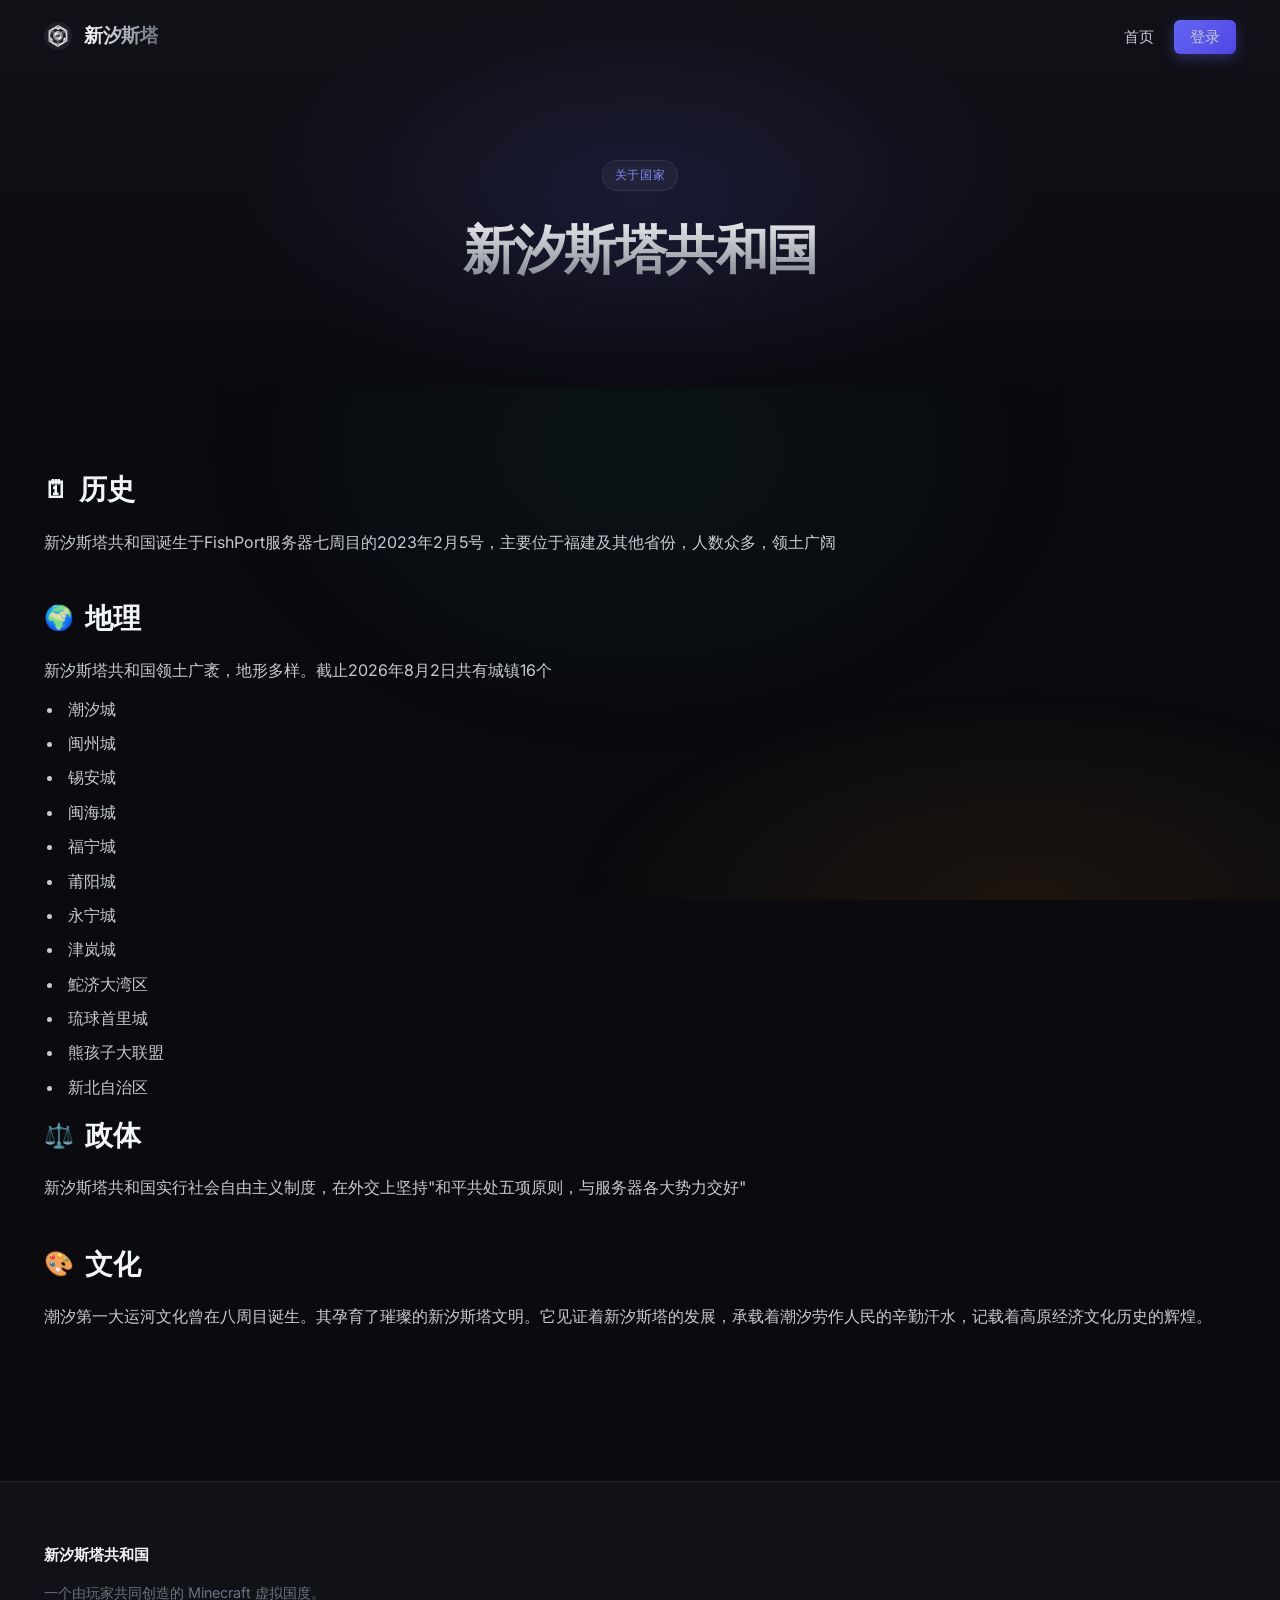
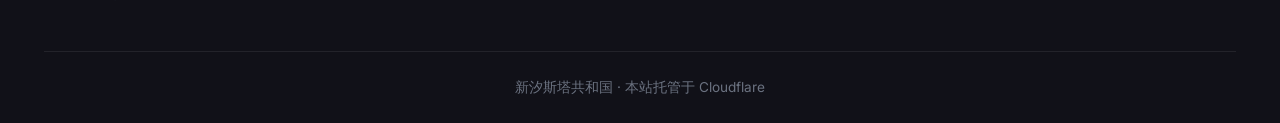
==== about.html @ a0401558 "UPLOAD 5" ====
<!DOCTYPE html>
<head>
  <meta charset="UTF-8">
  <meta name="viewport" content="width=device-width, initial-scale=1.0">
  <title>关于国家 - 新汐斯塔共和国 | FishPort 服务器</title>
  <link rel="preconnect" href="https://fonts.googleapis.com">
  <link rel="preconnect" href="https://fonts.gstatic.com" crossorigin>
  <link href="https://fonts.googleapis.com/css2?family=Inter:wght@400;500;600;700;800;900&display=swap" rel="stylesheet">
  <link rel="stylesheet" href="assets/css/style.css">
  <link rel="icon" href="/favicon.ico" type="image/x-icon">
  <link rel="apple-touch-icon" href="/favicon.ico">
</head>
<body>

<nav class="navbar">
  <div class="container">
    <a href="index.html" class="nav-logo">
      <img src="favicon.ico" class="logo-mark" alt="logo" style="width:28px;height:28px;object-fit:contain;background:transparent;border:none;box-shadow:none;border-radius:0;filter:none;display:block;">
      <span class="logo-text">新汐斯塔</span>
    </a>
    <ul class="nav-menu">
      <li><a href="index.html">首页</a></li>
      <li><a href="login.html" id="navAuth" class="nav-cta">登录</a></li>
    </ul>
    <button class="nav-toggle" aria-label="菜单">☰</button>
  </div>
</nav>

<section class="page-hero">
  <div class="container">
    <span class="section-tag">关于国家</span>
    <h1>新汐斯塔共和国</h1>
  </div>
</section>

<section class="content-section">
  <div class="container">
    <h2><span class="icon">🗓</span> 历史</h2>
    <p>新汐斯塔共和国诞生于FishPort服务器七周目的2023年2月5号，主要位于福建及其他省份，人数众多，领土广阔</p>

    <h2><span class="icon">🌍</span> 地理</h2>
    <p>新汐斯塔共和国领土广袤，地形多样。截止2026年8月2日共有城镇16个</p>
    <ul>
      <li class="highlight">潮汐城</li>
      <li>闽州城</li>
      <li>锡安城</li>
      <li>闽海城</li>
      <li>福宁城</li>
      <li>莆阳城</li>
      <li>永宁城</li>
      <li>津岚城</li>
      <li>鮀济大湾区</li>
      <li>琉球首里城</li>
      <li>熊孩子大联盟</li>
      <li>新北自治区</li>
    </ul>
  </div>
  <div class="container">
    <h2><span class="icon">⚖️</span> 政体</h2>
    <p>新汐斯塔共和国实行社会自由主义制度，在外交上坚持"和平共处五项原则，与服务器各大势力交好"</p>
    
    <h2><span class="icon">🎨</span> 文化</h2>
    <p>潮汐第一大运河文化曾在八周目诞生。其孕育了璀璨的新汐斯塔文明。它见证着新汐斯塔的发展，承载着潮汐劳作人民的辛勤汗水，记载着高原经济文化历史的辉煌。</p>
  </div>
</section>

<footer class="footer">
  <div class="container">
    <div class="footer-grid">
      <div>
        <h4>新汐斯塔共和国</h4>
        <p>一个由玩家共同创造的 Minecraft 虚拟国度。</p>
      </div>
    </div>
    <div class="footer-bottom">新汐斯塔共和国 · 本站托管于 Cloudflare</div>
  </div>
</footer>

<script src="assets/js/main.js"></script>
</body>
---- assets/css/style.css ----
/* ===== 现代设计系统 ===== */
:root {
  --primary: #6366f1;
  --primary-dark: #4f46e5;
  --primary-light: #818cf8;
  --accent: #f59e0b;
  --accent-light: #fbbf24;
  --success: #10b981;
  --danger: #ef4444;

  --bg: #0a0a0f;
  --bg-2: #111118;
  --bg-3: #181822;
  --surface: rgba(255, 255, 255, 0.04);
  --surface-hover: rgba(255, 255, 255, 0.07);
  --border: rgba(255, 255, 255, 0.08);
  --border-hover: rgba(255, 255, 255, 0.15);

  --text: #f1f5f9;
  --text-2: #c7cbd1;
  --text-muted: #6b7280;

  --glass: rgba(17, 17, 24, 0.75);
  --glass-strong: rgba(17, 17, 24, 0.9);

  --radius-sm: 6px;
  --radius: 12px;
  --radius-lg: 20px;
  --radius-xl: 28px;

  --shadow-sm: 0 2px 8px rgba(0, 0, 0, 0.3);
  --shadow: 0 8px 32px rgba(0, 0, 0, 0.4);
  --shadow-lg: 0 20px 60px rgba(0, 0, 0, 0.5);
  --shadow-glow: 0 0 40px rgba(99, 102, 241, 0.3);

  --max-w: 1240px;
}

/* ===== 基础 ===== */
*, *::before, *::after { box-sizing: border-box; margin: 0; padding: 0; }
html { scroll-behavior: smooth; scroll-padding-top: 80px; }
body {
  font-family: 'Inter', -apple-system, BlinkMacSystemFont, 'Segoe UI', 'PingFang SC',
               'Microsoft YaHei', sans-serif;
  background: var(--bg);
  color: var(--text);
  line-height: 1.65;
  overflow-x: hidden;
  -webkit-font-smoothing: antialiased;
}
a { color: inherit; text-decoration: none; transition: color 0.2s; }
img { max-width: 100%; display: block; }
ul, ol { list-style: none; }
button { font-family: inherit; cursor: pointer; border: none; background: none; color: inherit; }

/* ===== 动态背景 ===== */
body::before {
  content: '';
  position: fixed;
  inset: 0;
  background:
    radial-gradient(ellipse 80% 50% at 20% 0%, rgba(99, 102, 241, 0.12) 0%, transparent 60%),
    radial-gradient(ellipse 60% 40% at 80% 100%, rgba(245, 158, 11, 0.08) 0%, transparent 60%),
    radial-gradient(ellipse 50% 50% at 50% 50%, rgba(16, 185, 129, 0.05) 0%, transparent 70%);
  pointer-events: none;
  z-index: 0;
}

/* ===== 滚动条 ===== */
::-webkit-scrollbar { width: 8px; }
::-webkit-scrollbar-track { background: var(--bg-2); }
::-webkit-scrollbar-thumb { background: var(--border); border-radius: 4px; }
::-webkit-scrollbar-thumb:hover { background: var(--text-muted); }

/* ===== 容器 ===== */
.container { max-width: var(--max-w); margin: 0 auto; padding: 0 24px; position: relative; z-index: 1; }

/* ===== 导航栏 ===== */
.navbar {
  position: fixed;
  top: 0; left: 0; right: 0;
  z-index: 100;
  transition: all 0.3s;
}
.navbar.scrolled {
  background: var(--glass-strong);
  backdrop-filter: blur(20px) saturate(180%);
  -webkit-backdrop-filter: blur(20px) saturate(180%);
  border-bottom: 1px solid var(--border);
}
.navbar .container {
  display: flex;
  align-items: center;
  justify-content: space-between;
  height: 72px;
}
.nav-logo {
  display: flex;
  align-items: center;
  gap: 12px;
  font-size: 1.2rem;
  font-weight: 800;
  color: var(--text);
  letter-spacing: -0.02em;
}
.nav-logo .logo-mark {
  width: 36px; height: 36px;
  background: linear-gradient(135deg, var(--primary), var(--accent));
  border-radius: var(--radius-sm);
  display: flex; align-items: center; justify-content: center;
  font-size: 1.1rem;
  box-shadow: 0 4px 12px rgba(99, 102, 241, 0.4);
}
.nav-logo .logo-text { background: linear-gradient(90deg, #fff, var(--text-muted)); -webkit-background-clip: text; -webkit-text-fill-color: transparent; }
.nav-menu { display: flex; gap: 4px; align-items: center; }
.nav-menu a {
  position: relative;
  padding: 8px 16px;
  border-radius: var(--radius-sm);
  font-size: 0.92rem;
  font-weight: 500;
  color: var(--text-2);
  transition: all 0.2s;
}
.nav-menu a:hover { color: var(--text); background: var(--surface); }
.nav-menu a.active { color: var(--text); background: var(--surface); }
.nav-menu a.active::after {
  content: ''; position: absolute; bottom: 2px; left: 50%; transform: translateX(-50%);
  width: 20px; height: 2px; background: var(--accent); border-radius: 1px;
}
.nav-cta {
  padding: 8px 20px;
  border-radius: var(--radius-sm);
  background: linear-gradient(135deg, var(--primary), var(--primary-dark));
  color: #fff;
  font-weight: 600;
  font-size: 0.9rem;
  transition: all 0.2s;
  box-shadow: 0 4px 14px rgba(99, 102, 241, 0.35);
}
.nav-cta:hover { transform: translateY(-1px); box-shadow: 0 6px 20px rgba(99, 102, 241, 0.5); }
.nav-toggle { display: none; font-size: 1.4rem; color: var(--text); padding: 8px; }

/* ===== Hero ===== */
.hero {
  position: relative;
  min-height: 100vh;
  display: flex;
  align-items: center;
  justify-content: center;
  overflow: hidden;
  padding-top: 72px;
}
.hero-bg {
  position: absolute; inset: 0;
  background:
    linear-gradient(180deg, rgba(10, 10, 15, 0.3) 0%, rgba(10, 10, 15, 0.85) 100%),
    url("../2026-08-03_15.04.33.png") center/cover no-repeat;
  filter: saturate(1.1);
}
.hero-content {
  position: relative;
  max-width: 900px;
  padding: 60px 24px;
  text-align: center;
}
.hero-badge {
  display: inline-flex;
  align-items: center;
  gap: 6px;
  padding: 6px 14px;
  background: var(--glass);
  backdrop-filter: blur(10px);
  border: 1px solid var(--border);
  border-radius: 100px;
  font-size: 0.82rem;
  color: var(--text-2);
  margin-bottom: 28px;
}
.hero-badge .dot {
  width: 6px; height: 6px; border-radius: 50%;
  background: var(--success);
  box-shadow: 0 0 8px var(--success);
  animation: pulse 2s infinite;
}
@keyframes pulse { 0%, 100% { opacity: 1; } 50% { opacity: 0.5; } }

.hero h1 {
  font-size: clamp(2.5rem, 6vw, 4.5rem);
  font-weight: 900;
  letter-spacing: -0.03em;
  line-height: 1.05;
  margin-bottom: 20px;
  background: linear-gradient(180deg, #fff 0%, #a5b4fc 100%);
  -webkit-background-clip: text;
  -webkit-text-fill-color: transparent;
  background-clip: text;
}
.hero h1 .accent { background: linear-gradient(135deg, var(--accent), #fff7ed); -webkit-background-clip: text; -webkit-text-fill-color: transparent; }
.hero p {
  font-size: clamp(1.05rem, 2vw, 1.25rem);
  color: var(--text-2);
  max-width: 600px;
  margin: 0 auto 36px;
}
.hero-actions { display: flex; gap: 14px; justify-content: center; flex-wrap: wrap; }
.btn {
  display: inline-flex;
  align-items: center;
  gap: 8px;
  padding: 14px 32px;
  border-radius: var(--radius);
  font-weight: 700;
  font-size: 1rem;
  transition: all 0.25s;
  cursor: pointer;
  border: none;
  text-decoration: none;
}
.btn-primary {
  background: linear-gradient(135deg, var(--accent), #f97316);
  color: #1a1a2e;
  box-shadow: 0 6px 24px rgba(245, 158, 11, 0.35);
}
.btn-primary:hover { transform: translateY(-2px); box-shadow: 0 10px 32px rgba(245, 158, 11, 0.5); color: #1a1a2e; }
.btn-secondary {
  background: var(--glass);
  backdrop-filter: blur(10px);
  color: var(--text);
  border: 1px solid var(--border);
}
.btn-secondary:hover { background: var(--surface); border-color: var(--border-hover); color: var(--text); }

.hero-scroll {
  position: absolute;
  bottom: 32px; left: 50%; transform: translateX(-50%);
  color: var(--text-muted);
  font-size: 0.85rem;
  animation: bounce 2s infinite;
}
@keyframes bounce { 0%, 100% { transform: translateX(-50%) translateY(0); } 50% { transform: translateX(-50%) translateY(8px); } }

/* ===== Section 通用 ===== */
section { padding: 100px 0; position: relative; }
.section-title {
  text-align: center;
  font-size: clamp(1.75rem, 4vw, 2.75rem);
  font-weight: 800;
  letter-spacing: -0.02em;
  margin-bottom: 14px;
  background: linear-gradient(180deg, #fff, var(--text-muted));
  -webkit-background-clip: text;
  -webkit-text-fill-color: transparent;
  background-clip: text;
}
.section-subtitle {
  text-align: center;
  color: var(--text-2);
  max-width: 600px;
  margin: 0 auto 56px;
  font-size: 1.05rem;
}
.section-tag {
  display: inline-block;
  padding: 4px 12px;
  background: var(--surface);
  border: 1px solid var(--border);
  border-radius: 100px;
  font-size: 0.78rem;
  color: var(--primary-light);
  text-transform: uppercase;
  letter-spacing: 0.05em;
  margin-bottom: 16px;
}

/* ===== 特色卡片 ===== */
.features-grid {
  display: grid;
  grid-template-columns: repeat(auto-fit, minmax(300px, 1fr));
  gap: 20px;
}
.feature-card {
  background: var(--glass);
  backdrop-filter: blur(12px);
  border: 1px solid var(--border);
  border-radius: var(--radius-lg);
  padding: 36px 28px;
  text-align: left;
  transition: all 0.35s cubic-bezier(0.4, 0, 0.2, 1);
  position: relative;
  overflow: hidden;
}
.feature-card::before {
  content: '';
  position: absolute;
  inset: 0;
  border-radius: inherit;
  padding: 1px;
  background: linear-gradient(135deg, transparent 50%, rgba(99, 102, 241, 0.3) 50%);
  -webkit-mask: linear-gradient(#fff 0 0) content-box, linear-gradient(#fff 0 0);
  mask: linear-gradient(#fff 0 0) content-box, linear-gradient(#fff 0 0);
  -webkit-mask-composite: xor;
  mask-composite: exclude;
  opacity: 0;
  transition: opacity 0.35s;
}
.feature-card:hover { transform: translateY(-4px); border-color: var(--border-hover); box-shadow: var(--shadow-lg); }
.feature-card:hover::before { opacity: 1; }
.feature-icon {
  width: 56px; height: 56px;
  background: linear-gradient(135deg, rgba(99, 102, 241, 0.2), rgba(245, 158, 11, 0.15));
  border: 1px solid var(--border);
  border-radius: var(--radius);
  display: flex; align-items: center; justify-content: center;
  font-size: 1.6rem;
  margin-bottom: 20px;
}
.feature-card h3 { font-size: 1.2rem; margin-bottom: 10px; font-weight: 700; }
.feature-card p { color: var(--text-2); font-size: 0.93rem; line-height: 1.6; }

/* ===== 国家简介 ===== */
.about-preview {
  display: grid;
  grid-template-columns: 1fr 1fr;
  gap: 64px;
  align-items: center;
}
.about-visual {
  position: relative;
  border-radius: var(--radius-lg);
  overflow: hidden;
  box-shadow: var(--shadow-lg);
  aspect-ratio: 4/3;
  background: linear-gradient(135deg, var(--bg-3), var(--bg-2));
}
.about-visual img { width: 100%; height: 100%; object-fit: cover; }
.about-visual::after {
  content: '';
  position: absolute;
  inset: 0;
  background: linear-gradient(180deg, transparent 50%, rgba(10, 10, 15, 0.6) 100%);
}
.about-content .section-title { text-align: left; }
.about-content .section-tag { margin-bottom: 16px; }
.about-content p { color: var(--text-2); margin-bottom: 16px; font-size: 1rem; }

/* ===== 统计 ===== */
.stats-section {
  background: var(--bg-2);
  border-top: 1px solid var(--border);
  border-bottom: 1px solid var(--border);
}
.stats-grid {
  display: grid;
  grid-template-columns: repeat(auto-fit, minmax(200px, 1fr));
  gap: 32px;
  text-align: center;
}
.stat-item { padding: 20px; }
.stat-number {
  font-size: 3rem;
  font-weight: 900;
  letter-spacing: -0.03em;
  background: linear-gradient(135deg, var(--accent-light), var(--accent));
  -webkit-background-clip: text;
  -webkit-text-fill-color: transparent;
  background-clip: text;
}
.stat-label { color: var(--text-muted); margin-top: 4px; font-size: 0.95rem; }

/* ===== 页面 Hero (子页) ===== */
.page-hero {
  padding: 160px 0 80px;
  text-align: center;
  position: relative;
  overflow: hidden;
  background: linear-gradient(180deg, var(--bg-2) 0%, var(--bg) 100%);
}
.page-hero::before {
  content: '';
  position: absolute;
  top: 0; left: 50%; transform: translateX(-50%);
  width: 800px; height: 400px;
  background: radial-gradient(ellipse, rgba(99, 102, 241, 0.15) 0%, transparent 70%);
  pointer-events: none;
}
.page-hero h1 {
  font-size: clamp(2rem, 5vw, 3.25rem);
  font-weight: 900;
  letter-spacing: -0.03em;
  margin-bottom: 14px;
  background: linear-gradient(180deg, #fff, var(--text-muted));
  -webkit-background-clip: text;
  -webkit-text-fill-color: transparent;
  background-clip: text;
}
.page-hero p { color: var(--text-2); font-size: 1.1rem; max-width: 560px; margin: 0 auto; }

/* ===== 内容区 ===== */
.content-section { padding: 80px 0; }
.content-section h2 {
  font-size: 1.75rem;
  margin: 40px 0 16px;
  font-weight: 800;
  letter-spacing: -0.02em;
  display: flex;
  align-items: center;
  gap: 12px;
}
.content-section h2 .icon { font-size: 1.5rem; }
.content-section h2:first-child { margin-top: 0; }
.content-section p { color: var(--text-2); margin-bottom: 12px; font-size: 1rem; }
.content-section ul { margin: 12px 0; padding-left: 20px; }
.content-section ul li { list-style: disc; color: var(--text-2); margin-bottom: 8px; padding-left: 4px; }

.callout {
  padding: 20px 24px;
  background: var(--glass);
  backdrop-filter: blur(10px);
  border: 1px solid var(--border);
  border-left: 3px solid var(--accent);
  border-radius: var(--radius);
  margin: 24px 0;
}
.callout strong { color: var(--text); }

/* ===== 信息表 ===== */
.info-table {
  background: var(--glass);
  backdrop-filter: blur(12px);
  border: 1px solid var(--border);
  border-radius: var(--radius-lg);
  overflow: hidden;
  margin: 28px 0;
}
.info-table .row {
  display: grid;
  grid-template-columns: 180px 1fr;
  border-bottom: 1px solid var(--border);
}
.info-table .row:last-child { border-bottom: none; }
.info-table .label {
  padding: 18px 24px;
  font-weight: 600;
  color: var(--text);
  background: var(--surface);
  font-size: 0.95rem;
}
.info-table .value { padding: 18px 24px; color: var(--text-2); }
.info-table .value code {
  background: var(--bg-3);
  padding: 2px 10px;
  border-radius: 6px;
  color: var(--accent-light);
  font-family: 'JetBrains Mono', Consolas, Monaco, monospace;
  font-size: 0.9rem;
}
.copy-btn {
  background: var(--primary);
  color: #fff;
  border: none;
  padding: 4px 12px;
  border-radius: 6px;
  font-size: 0.8rem;
  cursor: pointer;
  margin-left: 10px;
  transition: all 0.2s;
  font-weight: 600;
}
.copy-btn:hover { background: var(--primary-dark); }

/* ===== mod 卡片 ===== */
.mod-list {
  display: grid;
  grid-template-columns: repeat(auto-fill, minmax(280px, 1fr));
  gap: 16px;
  margin: 24px 0;
}
.mod-item {
  background: var(--glass);
  backdrop-filter: blur(10px);
  border: 1px solid var(--border);
  border-radius: var(--radius);
  padding: 18px 22px;
  transition: all 0.25s;
}
.mod-item:hover { border-color: var(--border-hover); transform: translateY(-2px); }
.mod-name { font-weight: 700; margin-bottom: 4px; color: var(--text); }
.mod-desc { font-size: 0.88rem; color: var(--text-muted); }

/* ===== 地图卡片 ===== */
.maps-grid {
  display: grid;
  grid-template-columns: repeat(auto-fill, minmax(320px, 1fr));
  gap: 24px;
  margin: 32px 0;
}
.map-card {
  background: var(--glass);
  backdrop-filter: blur(10px);
  border: 1px solid var(--border);
  border-radius: var(--radius-lg);
  overflow: hidden;
  transition: all 0.3s cubic-bezier(0.4, 0, 0.2, 1);
}
.map-card:hover { transform: translateY(-6px); border-color: var(--border-hover); box-shadow: var(--shadow-lg); }
.map-thumb {
  height: 200px;
  background: linear-gradient(135deg, var(--bg-3), var(--bg-2));
  display: flex; align-items: center; justify-content: center;
  font-size: 4rem;
  position: relative;
}
.map-thumb::after {
  content: '';
  position: absolute; inset: 0;
  background: linear-gradient(180deg, transparent 60%, rgba(0, 0, 0, 0.4) 100%);
}
.map-info { padding: 18px 22px; }
.map-info h3 { font-size: 1.1rem; margin-bottom: 8px; }
.map-meta { display: flex; gap: 16px; font-size: 0.82rem; color: var(--text-muted); margin-bottom: 6px; }
.map-desc { font-size: 0.9rem; color: var(--text-2); }

/* ===== 步骤 ===== */
.steps { counter-reset: step; margin: 32px 0; }
.step {
  position: relative;
  padding: 28px 28px 28px 92px;
  background: var(--glass);
  backdrop-filter: blur(10px);
  border: 1px solid var(--border);
  border-radius: var(--radius-lg);
  margin-bottom: 16px;
  transition: all 0.25s;
}
.step:hover { border-color: var(--border-hover); }
.step::before {
  counter-increment: step;
  content: counter(step);
  position: absolute;
  left: 24px; top: 50%; transform: translateY(-50%);
  width: 44px; height: 44px;
  background: linear-gradient(135deg, var(--primary), var(--primary-dark));
  color: #fff;
  border-radius: 50%;
  display: flex; align-items: center; justify-content: center;
  font-weight: 800;
  font-size: 1.15rem;
  box-shadow: 0 4px 14px rgba(99, 102, 241, 0.35);
}
.step h3 { margin-bottom: 8px; font-size: 1.1rem; }
.step p { color: var(--text-2); font-size: 0.95rem; }
.step code {
  background: var(--bg-3);
  padding: 2px 10px;
  border-radius: 6px;
  color: var(--accent-light);
  font-family: 'JetBrains Mono', Consolas, monospace;
  font-size: 0.88rem;
}

/* ===== 联系卡片 ===== */
.contact-grid {
  display: grid;
  grid-template-columns: repeat(auto-fit, minmax(220px, 1fr));
  gap: 16px;
  margin: 32px 0;
}
.contact-card {
  background: var(--glass);
  backdrop-filter: blur(10px);
  border: 1px solid var(--border);
  border-radius: var(--radius-lg);
  padding: 28px 24px;
  text-align: center;
  transition: all 0.25s;
}
.contact-card:hover { border-color: var(--border-hover); transform: translateY(-3px); box-shadow: var(--shadow); }
.contact-icon {
  width: 56px; height: 56px;
  background: linear-gradient(135deg, rgba(99, 102, 241, 0.2), rgba(245, 158, 11, 0.15));
  border: 1px solid var(--border);
  border-radius: 50%;
  display: flex; align-items: center; justify-content: center;
  font-size: 1.5rem;
  margin: 0 auto 14px;
}
.contact-card h4 { margin-bottom: 4px; font-size: 1rem; }
.contact-card p { color: var(--text-muted); font-size: 0.9rem; }

/* ===== CTA 区 ===== */
.cta-section {
  text-align: center;
  padding: 80px 0;
}
.cta-card {
  background: linear-gradient(135deg, rgba(99, 102, 241, 0.15), rgba(245, 158, 11, 0.1));
  border: 1px solid var(--border);
  border-radius: var(--radius-xl);
  padding: 60px 40px;
  text-align: center;
  position: relative;
  overflow: hidden;
}
.cta-card::before {
  content: '';
  position: absolute;
  top: -50%; left: -50%;
  width: 200%; height: 200%;
  background: radial-gradient(circle, rgba(99, 102, 241, 0.1) 0%, transparent 50%);
  animation: rotate 20s linear infinite;
}
@keyframes rotate { to { transform: rotate(360deg); } }
.cta-card > * { position: relative; }

/* ===== 页脚 ===== */
.footer {
  background: var(--bg-2);
  border-top: 1px solid var(--border);
  padding: 60px 0 24px;
  margin-top: 60px;
}
.footer-grid {
  display: grid;
  grid-template-columns: 2fr 1fr 1fr;
  gap: 40px;
  margin-bottom: 40px;
}
.footer h4 { font-size: 0.95rem; margin-bottom: 14px; color: var(--text); font-weight: 700; }
.footer p { color: var(--text-muted); font-size: 0.9rem; margin-bottom: 6px; }
.footer a { color: var(--text-muted); font-size: 0.9rem; margin-bottom: 8px; display: block; transition: color 0.2s; }
.footer a:hover { color: var(--accent-light); }
.footer-bottom {
  text-align: center;
  padding-top: 24px;
  border-top: 1px solid var(--border);
  color: var(--text-muted);
  font-size: 0.85rem;
}

/* ===== 动画 ===== */
.fade-in { opacity: 0; transform: translateY(30px); transition: opacity 0.8s ease, transform 0.8s ease; }
.fade-in.visible { opacity: 1; transform: translateY(0); }

/* ===== 响应式 ===== */
@media (max-width: 900px) {
  .about-preview { grid-template-columns: 1fr; gap: 32px; }
  .footer-grid { grid-template-columns: 1fr; gap: 28px; }
  .info-table .row { grid-template-columns: 1fr; }
  .info-table .label { padding: 12px 24px; }
}
@media (max-width: 768px) {
  .nav-menu { display: none; position: absolute; top: 72px; left: 0; right: 0; background: var(--glass-strong); backdrop-filter: blur(20px); flex-direction: column; padding: 16px 20px; border-bottom: 1px solid var(--border); }
  .nav-menu.active { display: flex; }
  .nav-toggle { display: block; }
  .nav-cta { display: none; }
  section { padding: 64px 0; }
  .hero { min-height: 90vh; }
  .cta-card { padding: 40px 24px; }
  .stat-number { font-size: 2.25rem; }
}
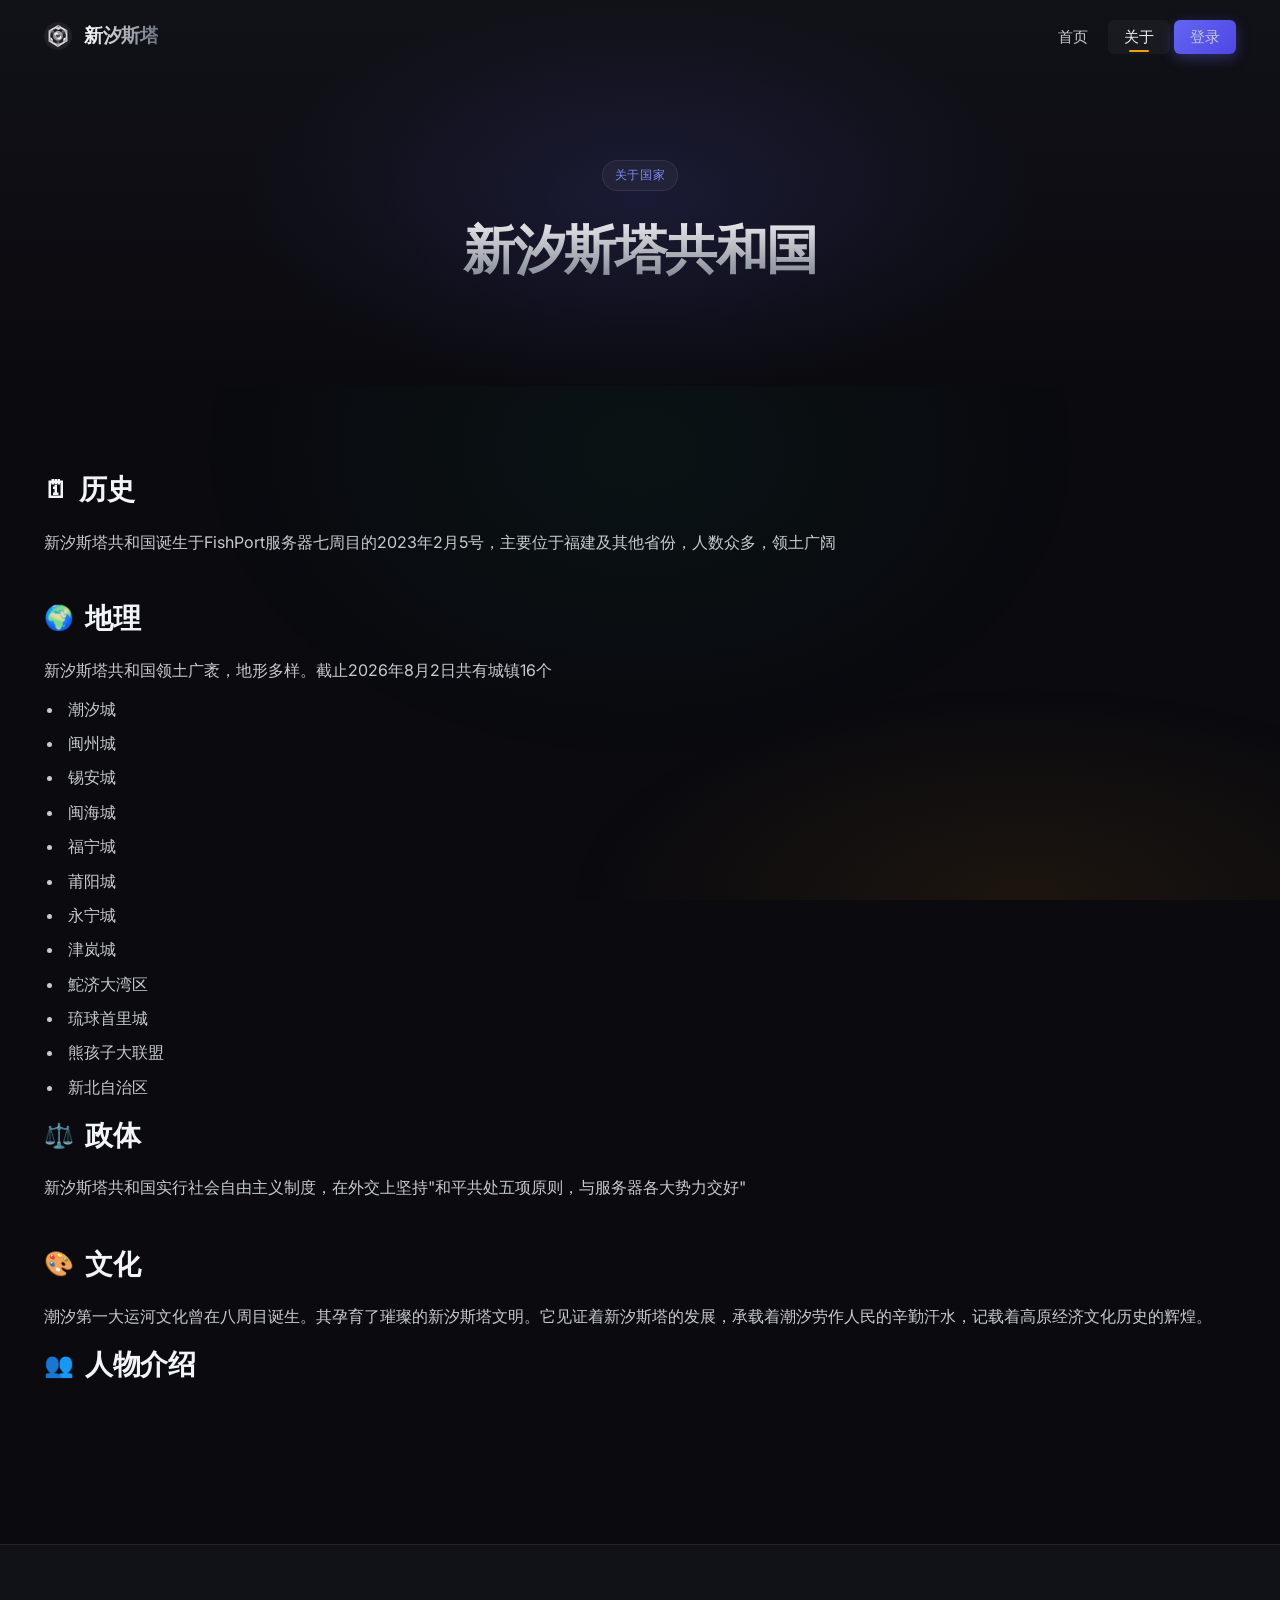
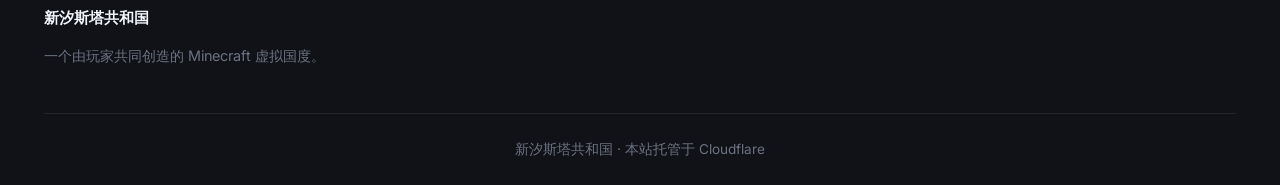
==== commit 8d1e04f6: "UPLOAD 8 修改了导航栏的文本" ====
--- a/about.html
+++ b/about.html
@@ -20,6 +20,7 @@
     </a>
     <ul class="nav-menu">
       <li><a href="index.html">首页</a></li>
+      <li><a href="about.html">关于</a></li>
       <li><a href="login.html" id="navAuth" class="nav-cta">登录</a></li>
     </ul>
     <button class="nav-toggle" aria-label="菜单">☰</button>
@@ -35,8 +36,10 @@
 
 <section class="content-section">
   <div class="container">
-    <h2><span class="icon">🗓</span> 历史</h2>
-    <p>新汐斯塔共和国诞生于FishPort服务器七周目的2023年2月5号，主要位于福建及其他省份，人数众多，领土广阔</p>
+    <div id="history">
+      <h2><span class="icon">🗓</span> 历史</h2>
+      <p>新汐斯塔共和国诞生于FishPort服务器七周目的2023年2月5号，主要位于福建及其他省份，人数众多，领土广阔</p>
+    </div>
 
     <h2><span class="icon">🌍</span> 地理</h2>
     <p>新汐斯塔共和国领土广袤，地形多样。截止2026年8月2日共有城镇16个</p>
@@ -62,6 +65,12 @@
     <h2><span class="icon">🎨</span> 文化</h2>
     <p>潮汐第一大运河文化曾在八周目诞生。其孕育了璀璨的新汐斯塔文明。它见证着新汐斯塔的发展，承载着潮汐劳作人民的辛勤汗水，记载着高原经济文化历史的辉煌。</p>
   </div>
+
+  <div class="container">
+    <div id="people">
+      <h2><span class="icon">👥</span> 人物介绍</h2>
+    </div>
+  </div>
 </section>
 
 <footer class="footer">
@@ -76,5 +85,5 @@
   </div>
 </footer>
 
-<script src="assets/js/main.js"></script>
+<script src="assets/js/main.js?v=2"></script>
 </body>
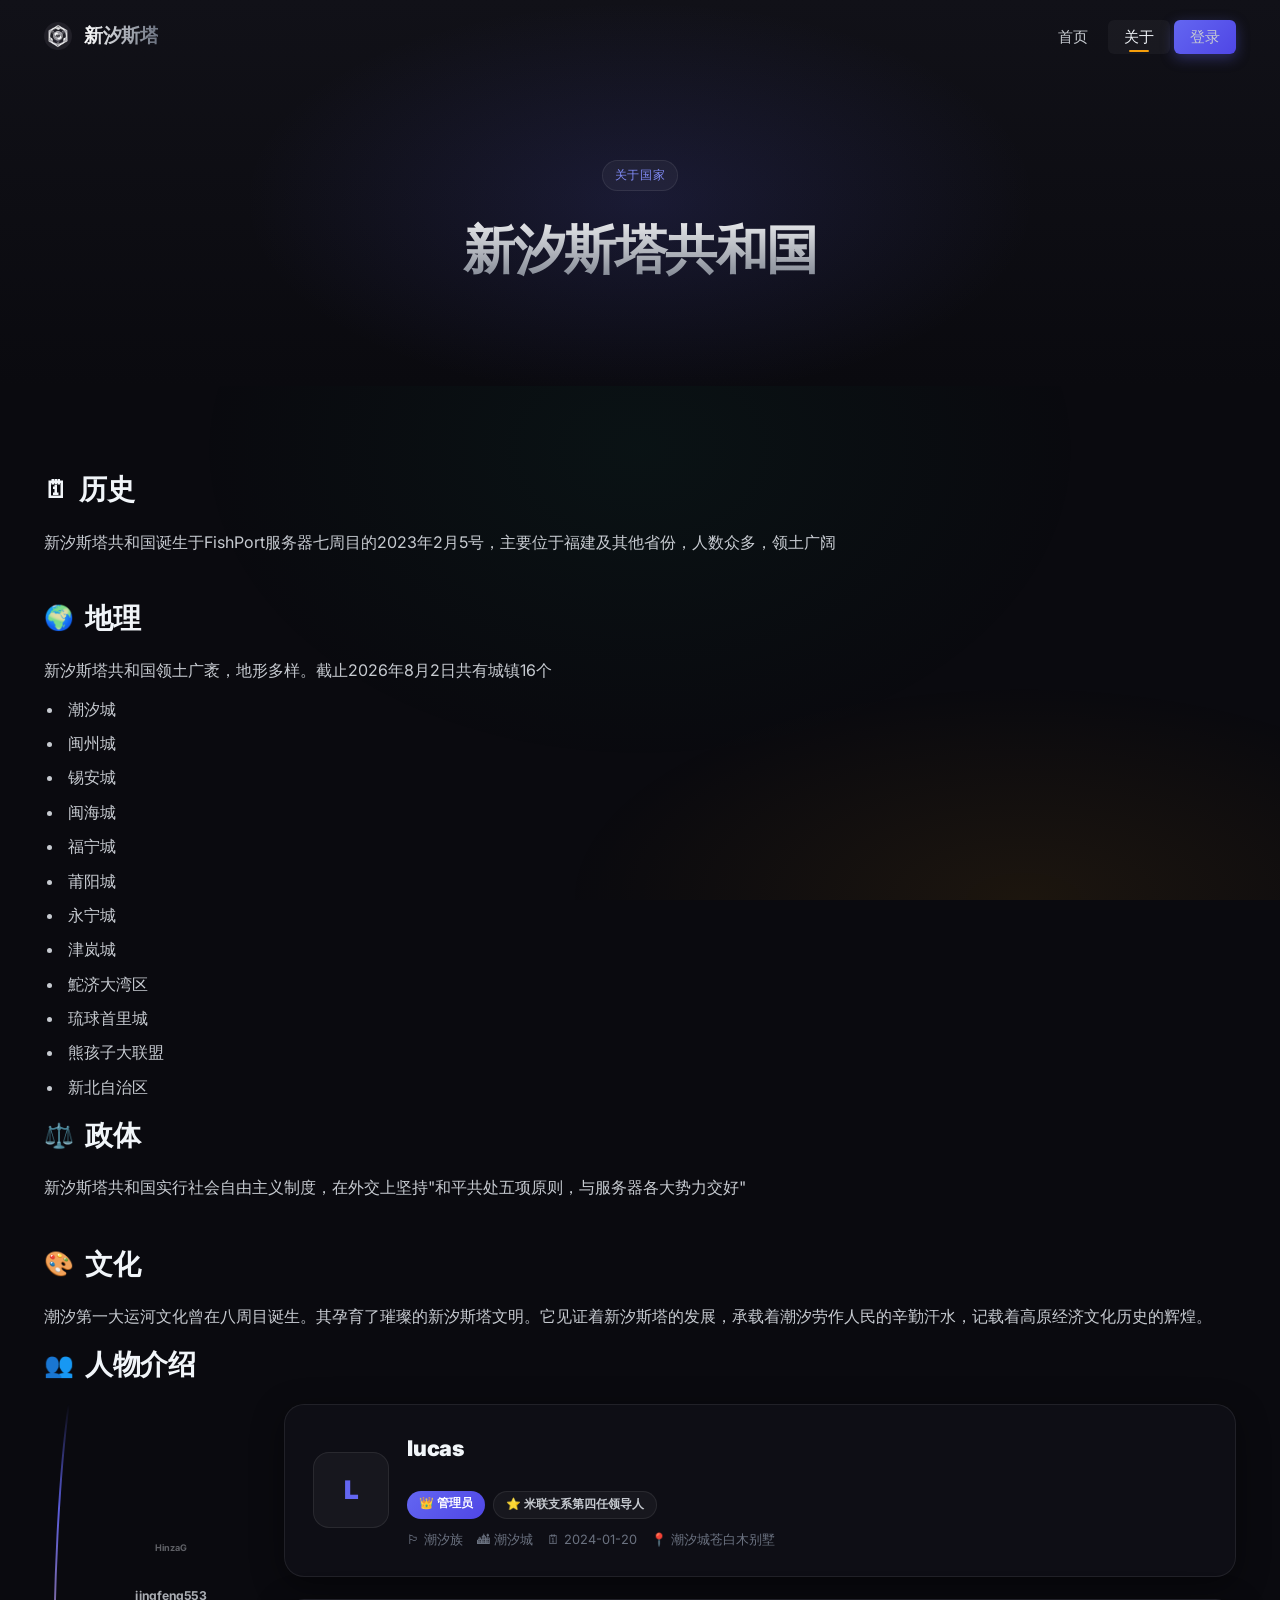
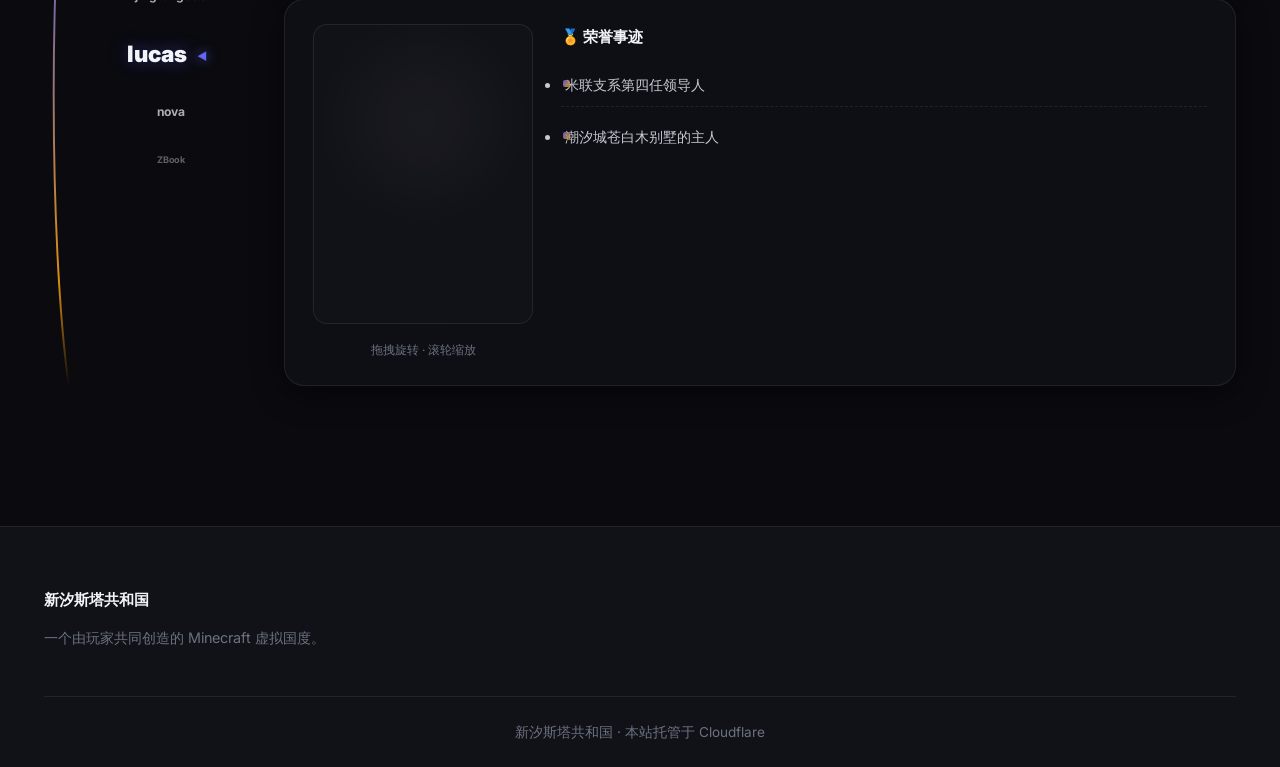
==== commit 5e408357: "UPLOAD 10/Pre1 about-添加了人物介绍版面的预览版" ====
--- a/about.html
+++ b/about.html
@@ -69,9 +69,413 @@
   <div class="container">
     <div id="people">
       <h2><span class="icon">👥</span> 人物介绍</h2>
+
+      <!-- ===== 玩家资料展示（书页式侧边栏） ===== -->
+      <div class="people-wrap">
+
+        <!-- 左侧：书脊侧边栏（透明，弧形装饰线在左缘贯穿） -->
+        <aside class="people-nav">
+          <svg class="people-arc" viewBox="-14 0 62 640" preserveAspectRatio="none" aria-hidden="true">
+            <defs>
+              <linearGradient id="arcGrad" x1="0" y1="0" x2="0" y2="1">
+                <stop offset="0" stop-color="#6366f1" stop-opacity="0"/>
+                <stop offset="0.18" stop-color="#6366f1" stop-opacity="0.9"/>
+                <stop offset="0.82" stop-color="#f59e0b" stop-opacity="0.9"/>
+                <stop offset="1" stop-color="#f59e0b" stop-opacity="0"/>
+              </linearGradient>
+            </defs>
+            <!-- 竖向贯穿的弧线：左缘从顶部淡入，向左弯出更明显的弧度，再回到右淡出 -->
+            <path d="M 18 0 C -8 160, -8 480, 18 640" fill="none" stroke="url(#arcGrad)" stroke-width="2.5"/>
+          </svg>
+          <div class="people-stage" id="peopleStage"></div>
+        </aside>
+
+        <!-- 右侧：翻开的书页（两张独立卡片） -->
+        <div class="people-panel">
+          <!-- 卡片一：头像 + 昵称 + 称号 -->
+          <div class="pp-card pp-head-card">
+            <div class="pp-head">
+              <div class="pp-avatar-box" id="ppAvatarBox"><img class="pp-avatar" id="ppAvatar" alt="头像"></div>
+              <div class="pp-id">
+                <div class="pp-nickname" id="ppNickname">—</div>
+                <div class="pp-name" id="ppName">—</div>
+                <div class="pp-tags" id="ppTags"></div>
+                <div class="pp-meta" id="ppMeta"></div>
+              </div>
+            </div>
+          </div>
+
+          <!-- 卡片二：皮肤 + 荣誉事迹（并排） -->
+          <div class="pp-card pp-body-card">
+            <div class="pp-skin">
+              <canvas id="ppSkinCanvas"></canvas>
+              <div class="pp-skin-tip">拖拽旋转 · 滚轮缩放</div>
+            </div>
+            <div class="pp-honors">
+              <h3>🏅 荣誉事迹</h3>
+              <ul id="ppHonorList"></ul>
+            </div>
+          </div>
+        </div>
+
+      </div>
     </div>
   </div>
 </section>
+
+<style>
+  /* ===== 人物介绍：书页式布局 ===== */
+  .people-wrap {
+    display: grid;
+    grid-template-columns: 210px 1fr;
+    gap: 30px;              /* 左右两栏独立，互不衔接 */
+    align-items: stretch;
+  }
+
+  /* 左侧书脊：透明，仅弧线装饰 */
+  .people-nav {
+    position: relative;
+    background: transparent;
+    padding: 100px 0 30px 44px;  /* 顶部下移：名称整体往下 */
+  }
+  .people-arc {
+    position: absolute;
+    top: 0; bottom: 0; left: 0;
+    width: 48px; height: 100%;
+    pointer-events: none;
+  }
+  /* 名字轮播舞台（index 城市轮播同款景深效果，纵向） */
+  .people-stage {
+    position: relative;
+    height: 300px;
+    perspective: 900px;
+  }
+  .people-item {
+    position: absolute;
+    left: 50%; top: 50%;
+    transform: translate(-50%, -50%);
+    font-size: 0.95rem; font-weight: 700; color: var(--text-2);
+    white-space: nowrap; cursor: pointer;
+    opacity: 0; pointer-events: none;
+    transition: transform .55s cubic-bezier(.4,0,.2,1), opacity .55s ease, filter .55s ease;
+  }
+  .people-item:hover { color: var(--text); }
+  .people-item.is-center {
+    opacity: 1; z-index: 10; pointer-events: auto;
+    font-size: 1.41rem; font-weight: 900; color: var(--text);
+    text-shadow: 0 0 18px rgba(99,102,241,.45);
+    transform: translate(calc(-50% - 14px), -50%);  /* 居中并整体左移 */
+  }
+  /* 选中项的 ◀ 箭头：绝对定位在名字右侧偏下，不挤动居中的文字 */
+  .people-item.is-center::after {
+    content: '◀';
+    position: absolute;
+    left: calc(100% + 10px); top: calc(64% - 2px);
+    transform: translateY(-50%);
+    font-size: 0.66rem; color: var(--primary);
+    text-shadow: 0 0 12px rgba(99,102,241,.8);
+    animation: ppArrow 1.6s ease-in-out infinite;
+  }
+  @keyframes ppArrow {
+    0%, 100% { transform: translateY(-50%) translateX(0); }
+    50%      { transform: translateY(-50%) translateX(-4px); }
+  }
+  .people-item.is-up1   { transform: translate(-50%, calc(-50% - 58px)) scale(.8);  opacity: .85; z-index: 4; pointer-events: auto; }
+  .people-item.is-down1 { transform: translate(-50%, calc(-50% + 58px)) scale(.8);  opacity: .85; z-index: 4; pointer-events: auto; }
+  .people-item.is-up2   { transform: translate(-50%, calc(-50% - 106px)) scale(.6); opacity: .45; z-index: 2; pointer-events: auto; }
+  .people-item.is-down2 { transform: translate(-50%, calc(-50% + 106px)) scale(.6); opacity: .45; z-index: 2; pointer-events: auto; }
+  /* 出界：从边缘平滑滑出并隐藏（保留过渡）；跨界瞬移用 no-anim */
+  .people-item.is-far-up   { transform: translate(-50%, calc(-50% - 150px)) scale(.5); opacity: 0; }
+  .people-item.is-far-down { transform: translate(-50%, calc(-50% + 150px)) scale(.5); opacity: 0; }
+  .people-item.no-anim { transition: none !important; }
+  /* 跨界名字：滑出+滑入各占一半时间，总时长与其他名字的 .55s 完全一致 */
+  .people-item.crossing { transition-duration: .275s !important; }
+
+  /* 右侧书页：上下两张独立卡片 */
+  .people-panel { display: flex; flex-direction: column; gap: 22px; }
+  .pp-card {
+    background: var(--glass);
+    backdrop-filter: blur(20px);
+    border: 1px solid var(--border);
+    border-radius: var(--radius-lg);
+    box-shadow: var(--shadow);
+  }
+  .pp-head-card { padding: 26px 28px; }
+  .pp-body-card { padding: 24px 28px; display: grid; grid-template-columns: 220px minmax(0, 1fr); gap: 28px; align-items: start; }
+
+  .pp-head {
+    display: flex; gap: 18px; align-items: center; flex-wrap: wrap;  /* 空间不足时头像与信息换行，不重叠 */
+  }
+  .pp-id { flex: 1; min-width: 0; }  /* 允许收缩，长昵称换行而非溢出 */
+  .pp-avatar-box {
+    width: 76px; height: 76px; border-radius: 16px;
+    border: 1px solid var(--border); background: var(--surface);
+    display: flex; align-items: center; justify-content: center;
+    overflow: hidden; flex-shrink: 0;
+    font-size: 1.6rem; font-weight: 900; color: var(--primary);
+  }
+  .pp-avatar { width: 100%; height: 100%; object-fit: cover; image-rendering: pixelated; display: none; }
+  .pp-nickname { font-size: 1.35rem; font-weight: 900; color: var(--text); letter-spacing: -0.01em; overflow-wrap: anywhere; }
+  .pp-name { font-size: 0.82rem; color: var(--text-muted); font-family: monospace; margin-top: 2px; min-height: 0.82rem; overflow-wrap: anywhere; }
+  .pp-tags:empty, .pp-meta:empty { display: none; }  /* 空标签行不占位 */
+  .pp-tags { display: flex; gap: 8px; margin-top: 10px; flex-wrap: wrap; }
+  .pp-tag {
+    padding: 3px 12px; border-radius: 100px;
+    font-size: 0.74rem; font-weight: 700; max-width: 100%;
+    color: var(--text-2); background: var(--surface); border: 1px solid var(--border);
+    overflow: hidden; text-overflow: ellipsis; white-space: nowrap;
+  }
+  .pp-tag.hot { color: #fff; background: linear-gradient(135deg, #6366f1, #4f46e5); border: none; }
+  .pp-meta { margin-top: 10px; font-size: 0.8rem; color: var(--text-muted); display: flex; gap: 6px 14px; flex-wrap: wrap; }
+  .pp-meta span { display: inline-flex; align-items: center; gap: 4px; max-width: 100%; overflow-wrap: anywhere; }
+
+  .pp-skin { text-align: center; min-width: 0; }
+  #ppSkinCanvas {
+    width: 220px; height: 300px; border-radius: 14px;
+    background: radial-gradient(ellipse 70% 50% at 50% 32%, var(--surface) 0%, transparent 70%), var(--bg-2, rgba(255,255,255,0.02));
+    border: 1px solid var(--border); cursor: grab;
+  }
+  #ppSkinCanvas:active { cursor: grabbing; }
+  .pp-skin-tip { font-size: 0.74rem; color: var(--text-muted); margin-top: 10px; }
+  .pp-honors h3 {
+    font-size: 0.95rem; font-weight: 800; color: var(--text);
+    margin-bottom: 14px; display: flex; align-items: center; gap: 8px;
+  }
+  .pp-honors { min-width: 0; }  /* 防止 grid 列内容过宽挤压重叠 */
+  .pp-honors ul { list-style: none; margin: 0; padding: 0; }
+  .pp-honors li {
+    position: relative; padding: 10px 0 10px 20px;
+    font-size: 0.9rem; color: var(--text-2); line-height: 1.6;
+    border-bottom: 1px dashed var(--border);
+    overflow-wrap: anywhere;
+  }
+  .pp-honors li:last-child { border-bottom: none; }
+  .pp-honors li::before {
+    content: ''; position: absolute; left: 2px; top: 17px;
+    width: 7px; height: 7px; border-radius: 2px;
+    background: linear-gradient(135deg, #6366f1, #f59e0b); opacity: 0.85;
+  }
+
+  @media (max-width: 768px) {
+    .people-wrap { grid-template-columns: 1fr; gap: 18px; }
+    .people-nav { padding: 6px 0 6px 34px; }
+    .people-stage { height: 230px; }
+    .people-item.is-center { font-size: 1.21rem; }
+    .people-arc { width: 34px; }
+    .pp-body-card { grid-template-columns: 1fr; padding: 20px; }
+    .pp-head-card { padding: 20px; }
+    #ppSkinCanvas { width: 200px; height: 270px; }
+  }
+</style>
+
+<!-- skinview3d 3.4.2 本地库（MIT，内置拖拽/缩放控制） -->
+<script src="assets/js/skinview3d.bundle.js"></script>
+<script>
+  // ===== 玩家资料数据（在此编辑：增删改玩家、称号、荣誉事迹） =====
+  // skin: 留空则自动按用户名从 mc-heads.net 拉取皮肤；也可填本地路径如 'img/skinview3d/xxx.png'
+  // 数据来源：citizen_data.json（公开字段，不含身份证号）
+  const PEOPLE = [
+    {
+      name: 'lucas',
+      nickname: 'lucas',
+      tags: ['👑 管理员', '⭐ 米联支系第四任领导人'],
+      nation: '潮汐族',
+      city: '潮汐城',
+      date: '20240120',
+      address: '潮汐城苍白木别墅',
+      skin: '',
+      honors: ['米联支系第四任领导人', '潮汐城苍白木别墅的主人'],
+    },
+    {
+      name: 'nova',
+      nickname: 'nova',
+      tags: ['⭐ 米联支系第二代领导人'],
+      nation: '潮汐族',
+      city: '潮汐城',
+      date: '20240120',
+      address: '潮汐城',
+      skin: '',
+      honors: ['米联支系第二代领导人'],
+    },
+    {
+      name: 'ZBook',
+      nickname: 'ZBook',
+      tags: ['👑 管理员'],
+      nation: '秦族',
+      city: '闽州城',
+      date: '20260218',
+      address: '闽州神社',
+      skin: '',
+      honors: ['闽州神社的守护者'],
+    },
+    {
+      name: 'HinzaG',
+      nickname: 'HinzaG',
+      tags: ['🛡 公民'],
+      nation: '明遗族',
+      city: '阿穆尔生命制药公司',
+      date: '20240829',
+      address: '阿穆尔生命制药公司办公室',
+      skin: '',
+      honors: ['阿穆尔生命制药公司成员'],
+    },
+    {
+      name: 'jingfeng553',
+      nickname: 'jingfeng553',
+      tags: ['🛡 公民'],
+      nation: '亚速族',
+      city: '锡安城',
+      date: '20250222',
+      address: '潮汐城',
+      skin: '',
+      honors: ['锡安城居民'],
+    },
+  ];
+
+  const AVATAR_API = 'https://mc-heads.net/avatar';
+  const SKIN_API = 'https://mc-heads.net/skin';
+  const FALLBACK_SKIN = 'img/skinview3d/6613600812249701954.png'; // 网络皮肤拉取失败时的本地占位皮肤
+
+  let ppViewer = null;
+  let ppIdx = 0;
+
+  // 渲染左侧轮播舞台
+  function renderPeopleStage() {
+    const stage = document.getElementById('peopleStage');
+    stage.innerHTML = PEOPLE.map((p, i) =>
+      `<div class="people-item" data-idx="${i}">${escapeHtml(p.nickname || p.name)}</div>`).join('');
+    // 点击侧边名字 → 滑到该玩家（同城市轮播点击侧卡片）
+    stage.querySelectorAll('.people-item').forEach(el => {
+      el.addEventListener('click', () => ppGo(+el.dataset.idx));
+    });
+    layoutPeople();
+  }
+
+  // 按偏移量布局轮播：居中放大，两侧缩小/淡出（环形循环，取最短偏移）
+  // 跨界处理：从上侧绕到下侧（或反向）的名字会横穿舞台 → 先瞬间隐藏，再从边缘滑入
+  function layoutPeople(animate = true) {
+    const n = PEOPLE.length;
+    document.querySelectorAll('.people-item').forEach((el, i) => {
+      let off = i - ppIdx;
+      if (off > n / 2) off -= n;
+      if (off < -n / 2) off += n;
+
+      const target = off === 0 ? 'is-center'
+        : off === -1 ? 'is-up1'
+        : off === 1  ? 'is-down1'
+        : off === -2 ? 'is-up2'
+        : off === 2  ? 'is-down2'
+        : off < 0    ? 'is-far-up' : 'is-far-down';
+
+      const prev = el.dataset.slot || '';
+      const crossed = (prev.includes('up') && target.includes('down')) ||
+                      (prev.includes('down') && target.includes('up'));
+
+      if (crossed && animate) {
+        // 跨界两段动画均分总时长：滑出 .275s + 滑入 .275s = .55s，
+        // 与同侧名字的单段 .55s 完全同步结束，无先后延迟
+        el.className = 'people-item crossing ' + (prev.includes('down') ? 'is-far-down' : 'is-far-up');
+        clearTimeout(el._crossTimer);
+        el._crossTimer = setTimeout(() => {
+          el.className = 'people-item no-anim ' + (target.includes('down') ? 'is-far-down' : 'is-far-up');
+          void el.offsetWidth;  // 强制重排，让瞬移立即生效
+          el.className = 'people-item crossing ' + target;
+        }, 275);
+      } else {
+        // 同侧移动：正常过渡（含 up2→far-up 边缘滑出淡出）
+        el.className = 'people-item ' + target;
+      }
+      el.dataset.slot = target;
+    });
+  }
+
+  function ppSlide(dir) { ppGo((ppIdx + dir + PEOPLE.length) % PEOPLE.length); }
+  function ppGo(i) {
+    ppIdx = i;
+    layoutPeople();
+    showPerson(i);
+  }
+
+  // 展示指定玩家（轮播位置由 layoutPeople 负责）
+  function showPerson(i) {
+    const p = PEOPLE[i];
+
+    // 头像（拉取失败回退首字母）
+    const box = document.getElementById('ppAvatarBox');
+    const img = document.getElementById('ppAvatar');
+    img.style.display = 'none';
+    box.textContent = (p.nickname || p.name).slice(0, 1).toUpperCase();
+    img.onerror = () => { img.style.display = 'none'; };
+    img.onload = () => { img.style.display = 'block'; box.textContent = ''; };
+    img.src = `${AVATAR_API}/${encodeURIComponent(p.name)}/76`;
+
+    // 昵称 / 游戏名 / 称号
+    document.getElementById('ppNickname').textContent = p.nickname || p.name;
+    document.getElementById('ppName').textContent = p.name !== p.nickname ? `ID: ${p.name}` : '';
+    document.getElementById('ppTags').innerHTML = (p.tags || []).map(t =>
+      `<span class="pp-tag ${t.includes('管理员') ? 'hot' : ''}">${escapeHtml(t)}</span>`).join('');
+
+    // 公民信息：民族 · 城市 · 入籍日期 · 地址
+    const fmtDate = s => (s && s.length === 8) ? `${s.slice(0,4)}-${s.slice(4,6)}-${s.slice(6,8)}` : (s || '');
+    document.getElementById('ppMeta').innerHTML = [
+      p.nation && `<span>🏳 ${escapeHtml(p.nation)}</span>`,
+      p.city && `<span>🏙 ${escapeHtml(p.city)}</span>`,
+      p.date && `<span>🗓 ${fmtDate(p.date)}</span>`,
+      p.address && `<span>📍 ${escapeHtml(p.address)}</span>`,
+    ].filter(Boolean).join('');
+
+    // 荣誉事迹
+    document.getElementById('ppHonorList').innerHTML = (p.honors || ['暂无记录'])
+      .map(h => `<li>${escapeHtml(h)}</li>`).join('');
+
+    // 3D 皮肤
+    loadPersonSkin(p);
+  }
+
+  let skinSeq = 0;  // 竞态防护：轮播快速切换时，只有最新请求能落块
+  function loadPersonSkin(p) {
+    if (!ppViewer) {
+      try {
+        ppViewer = new skinview3d.SkinViewer({
+          canvas: document.getElementById('ppSkinCanvas'),
+          width: 220,
+          height: 300,
+        });
+        ppViewer.autoRotate = true;
+        ppViewer.autoRotateSpeed = 0.5;
+        ppViewer.zoom = 0.9;
+        ppViewer.controls.enableRotate = true;
+        ppViewer.controls.enableZoom = true;
+        ppViewer.controls.enablePan = false;
+      } catch (e) { ppViewer = null; }
+    }
+    if (!ppViewer) return;
+    const seq = ++skinSeq;
+    const src = p.skin || `${SKIN_API}/${encodeURIComponent(p.name)}`;
+    // 拉取失败 → 本地占位皮肤，保证 3D 始终可见
+    ppViewer.loadSkin(src).catch(() => {
+      if (seq === skinSeq) ppViewer.loadSkin(FALLBACK_SKIN);
+    });
+  }
+
+  function escapeHtml(s) {
+    return String(s).replace(/[&<>"']/g, c => ({'&':'&amp;','<':'&lt;','>':'&gt;','"':'&quot;',"'":'&#39;'}[c]));
+  }
+
+  renderPeopleStage();
+  ppGo(0);
+
+  // 移动端上下滑动切换（同城市轮播的触摸逻辑，改为纵向）
+  const ps = document.getElementById('peopleStage');
+  let pTouchY = null;
+  ps.addEventListener('touchstart', e => { pTouchY = e.touches[0].clientY; }, { passive: true });
+  ps.addEventListener('touchend', e => {
+    if (pTouchY === null) return;
+    const dy = e.changedTouches[0].clientY - pTouchY;
+    if (Math.abs(dy) > 40) ppSlide(dy > 0 ? -1 : 1);
+    pTouchY = null;
+  }, { passive: true });
+</script>
 
 <footer class="footer">
   <div class="container">
@@ -87,3 +491,4 @@
 
 <script src="assets/js/main.js?v=2"></script>
 </body>
+</html>
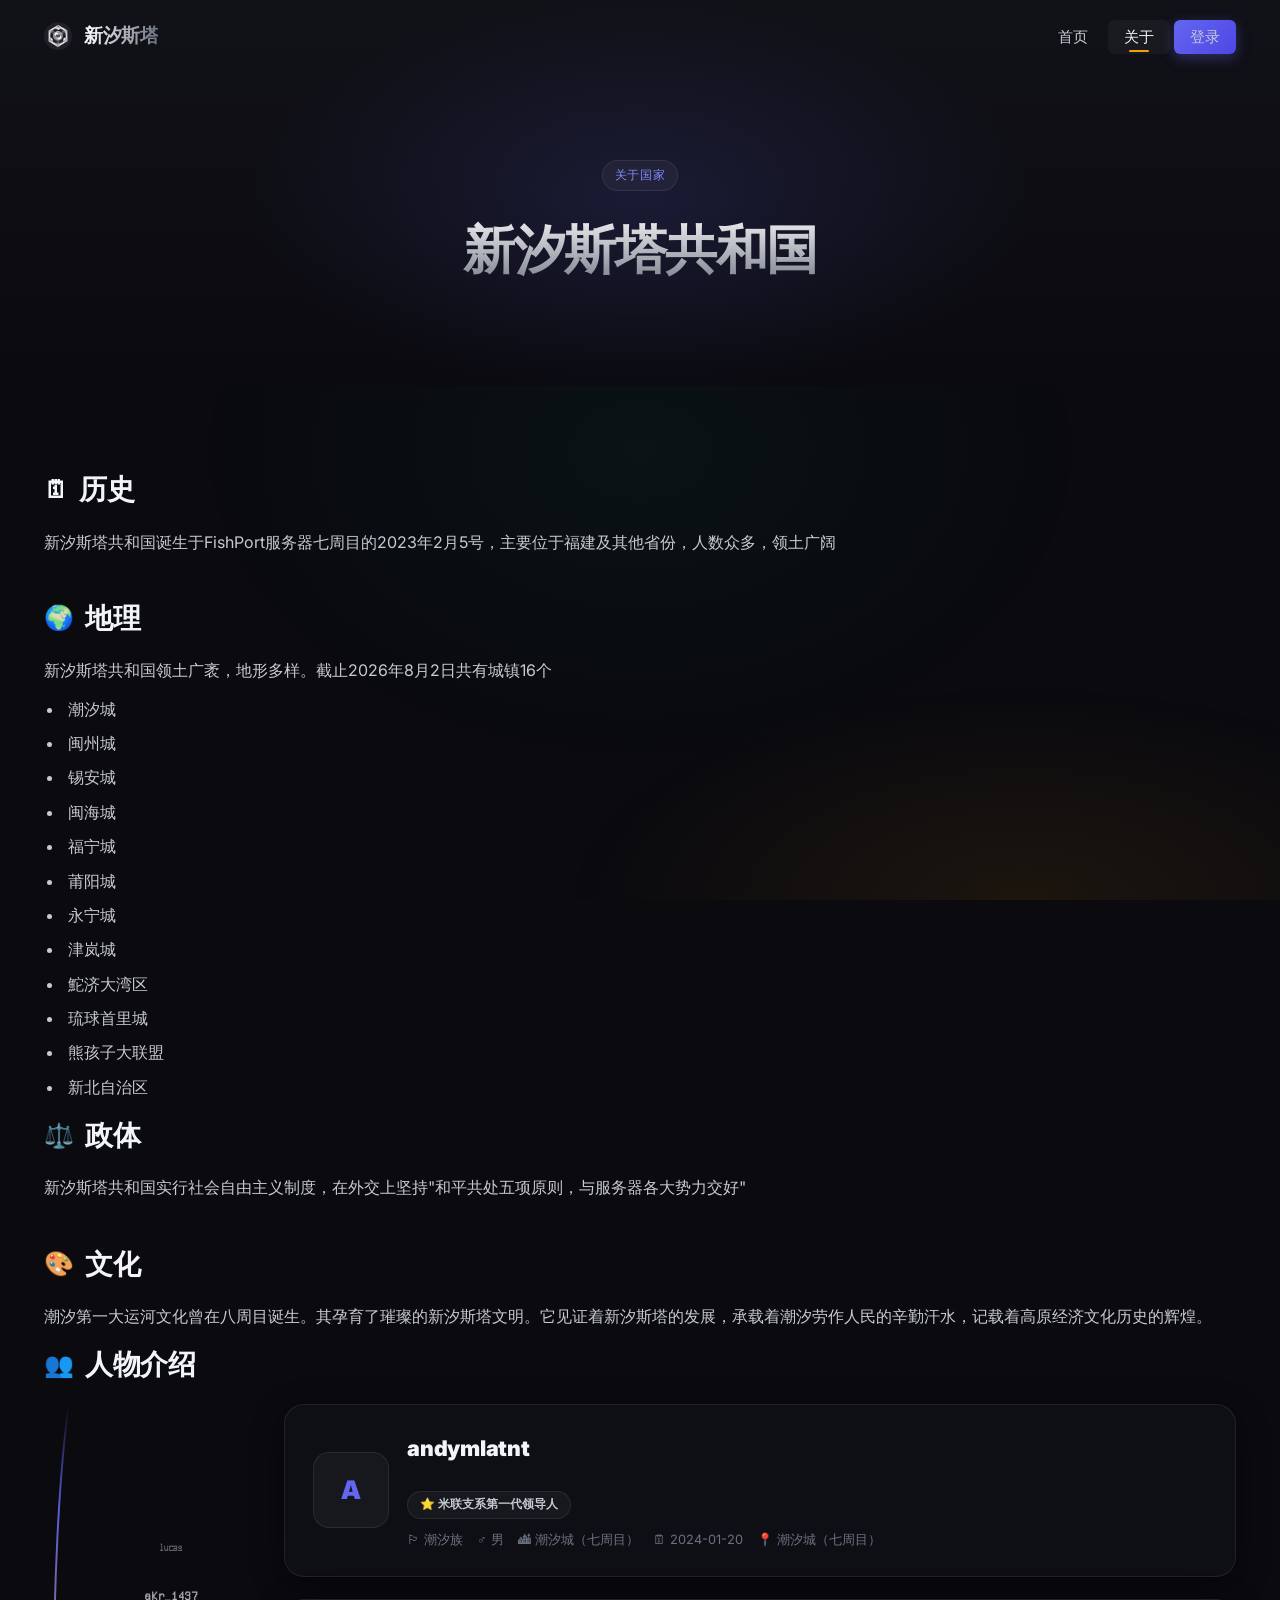
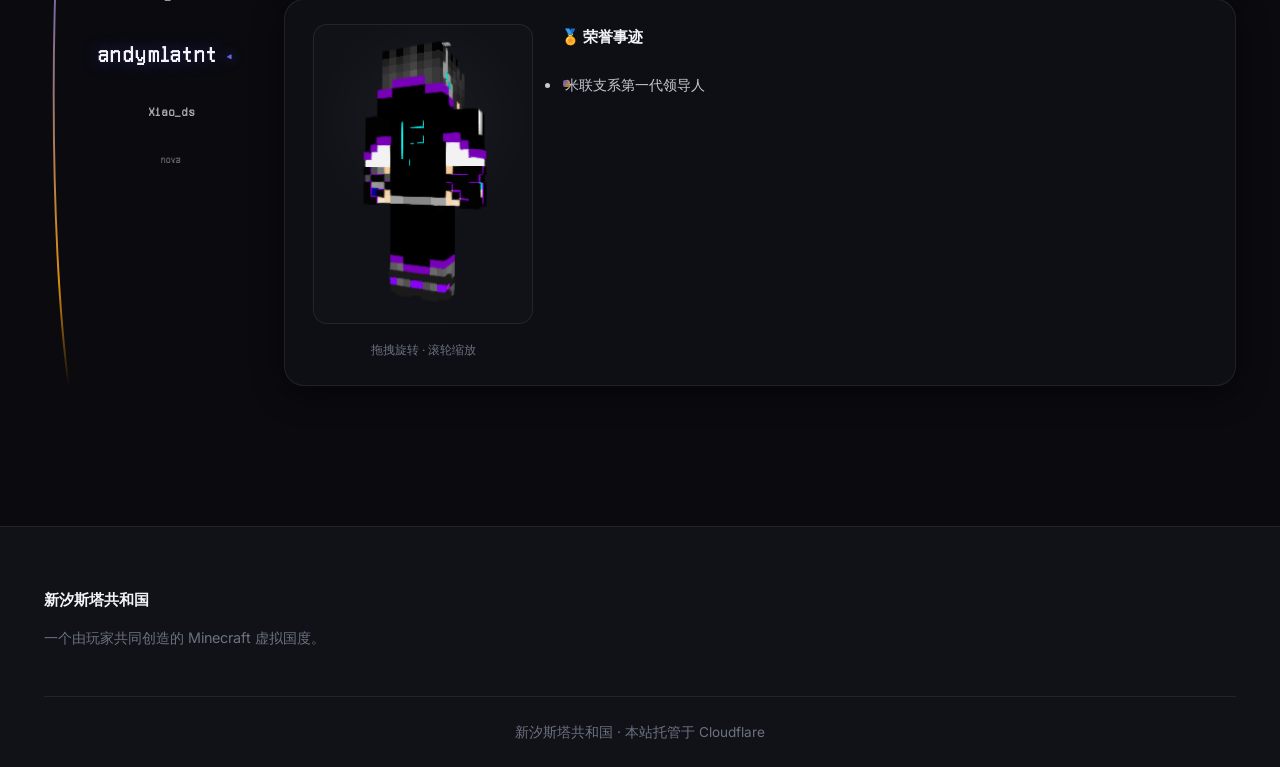
==== commit bd0dbcd9: "UPLOAD 10 Pre2 about-对人物介绍版面做出了一些调整" ====
--- a/about.html
+++ b/about.html
@@ -124,6 +124,13 @@
 </section>
 
 <style>
+  /* Unifont 像素字体（OFL-1.1，本地 latin 子集），仅左侧名字栏使用 */
+  @font-face {
+    font-family: 'Unifont';
+    src: url('assets/fonts/unifont-latin-400-normal.woff2') format('woff2');
+    font-weight: 400;
+    font-display: swap;
+  }
   /* ===== 人物介绍：书页式布局 ===== */
   .people-wrap {
     display: grid;
@@ -144,17 +151,18 @@
     width: 48px; height: 100%;
     pointer-events: none;
   }
-  /* 名字轮播舞台（index 城市轮播同款景深效果，纵向） */
+  /* 名字轮播舞台（不用 perspective：无 3D 变换且会干扰点击命中测试） */
   .people-stage {
     position: relative;
     height: 300px;
-    perspective: 900px;
   }
   .people-item {
     position: absolute;
     left: 50%; top: 50%;
     transform: translate(-50%, -50%);
+    font-family: 'Unifont', monospace;  /* 左侧名字栏专用像素字体 */
     font-size: 0.95rem; font-weight: 700; color: var(--text-2);
+    letter-spacing: 0.02em;
     white-space: nowrap; cursor: pointer;
     opacity: 0; pointer-events: none;
     transition: transform .55s cubic-bezier(.4,0,.2,1), opacity .55s ease, filter .55s ease;
@@ -162,7 +170,7 @@
   .people-item:hover { color: var(--text); }
   .people-item.is-center {
     opacity: 1; z-index: 10; pointer-events: auto;
-    font-size: 1.41rem; font-weight: 900; color: var(--text);
+    font-size: 1.41rem; font-weight: 700; color: var(--text);
     text-shadow: 0 0 18px rgba(99,102,241,.45);
     transform: translate(calc(-50% - 14px), -50%);  /* 居中并整体左移 */
   }
@@ -272,25 +280,40 @@
 <script src="assets/js/skinview3d.bundle.js"></script>
 <script>
   // ===== 玩家资料数据（在此编辑：增删改玩家、称号、荣誉事迹） =====
-  // skin: 留空则自动按用户名从 mc-heads.net 拉取皮肤；也可填本地路径如 'img/skinview3d/xxx.png'
+  // skin: 皮肤 PNG 路径（img/skinview3d/xxx.png）；avatar: 头像路径（img/avatar/xxx.png）
+  // 两者留空则分别回退占位皮肤 / 首字母方块（全本地，不依赖第三方皮肤站）
   // 数据来源：citizen_data.json（公开字段，不含身份证号）
   const PEOPLE = [
     {
-      name: 'lucas',
-      nickname: 'lucas',
-      tags: ['👑 管理员', '⭐ 米联支系第四任领导人'],
+      name: 'andymlatnt',
+      nickname: 'andymlatnt',
+      tags: ['⭐ 米联支系第一代领导人'],
       nation: '潮汐族',
-      city: '潮汐城',
+      gender: '男',
+      city: '潮汐城（七周目）',
       date: '20240120',
-      address: '潮汐城苍白木别墅',
+      address: '潮汐城（七周目）',
       skin: '',
-      honors: ['米联支系第四任领导人', '潮汐城苍白木别墅的主人'],
+      honors: ['米联支系第一代领导人'],
+    },
+    {
+      name: 'Xiao_ds',
+      nickname: 'Xiao_ds',
+      tags: ['⭐ 原大秦支系第一任领导人'],
+      nation: '潮汐族',
+      gender: '男',
+      city: '509X',
+      date: '20240120',
+      address: '伪大秦（九周目分裂城镇）',
+      skin: '',
+      honors: ['原大秦支系第一任领导人'],
     },
     {
       name: 'nova',
       nickname: 'nova',
       tags: ['⭐ 米联支系第二代领导人'],
       nation: '潮汐族',
+      gender: '男',
       city: '潮汐城',
       date: '20240120',
       address: '潮汐城',
@@ -298,43 +321,46 @@
       honors: ['米联支系第二代领导人'],
     },
     {
-      name: 'ZBook',
-      nickname: 'ZBook',
-      tags: ['👑 管理员'],
-      nation: '秦族',
-      city: '闽州城',
-      date: '20260218',
-      address: '闽州神社',
+      name: 'FISH__NOODLES',
+      nickname: 'FISH__NOODLES',
+      tags: ['⭐ 米联支系第三代领导人'],
+      nation: '潮汐族',
+      gender: '男',
+      city: '潮汐城',
+      date: '20240120',
+      address: '潮汐城临江私人别墅',
       skin: '',
-      honors: ['闽州神社的守护者'],
+      honors: ['米联支系第三代领导人'],
     },
     {
-      name: 'HinzaG',
-      nickname: 'HinzaG',
-      tags: ['🛡 公民'],
-      nation: '明遗族',
-      city: '阿穆尔生命制药公司',
-      date: '20240829',
-      address: '阿穆尔生命制药公司办公室',
-      skin: '',
-      honors: ['阿穆尔生命制药公司成员'],
+      name: 'lucas',
+      nickname: 'lucas',
+      tags: ['👑 管理员', '⭐ 米联支系第四任领导人'],
+      nation: '潮汐族',
+      gender: '男',
+      city: '潮汐城',
+      date: '20240120',
+      address: '潮汐城苍白木别墅',
+      skin: 'img/skinview3d/lucas.png',
+      avatar: 'img/avatar/lucas.png',
+      honors: ['米联支系第四任领导人'],
     },
     {
-      name: 'jingfeng553',
-      nickname: 'jingfeng553',
-      tags: ['🛡 公民'],
-      nation: '亚速族',
-      city: '锡安城',
-      date: '20250222',
-      address: '潮汐城',
-      skin: '',
-      honors: ['锡安城居民'],
+      name: 'aKr_1437',
+      nickname: 'aKr_1437',
+      tags: ['👑 管理员'],
+      nation: '雾津族',
+      gender: '女',
+      city: '津岚城',
+      date: '20260401',
+      address: '津岚城仙台中路附1-1',
+      skin: 'img/skinview3d/aKr_1437.png',
+      avatar: 'img/avatar/aKr_1437.png',
+      honors: ['先进建设者', '新汐斯塔网站主要建设者'],
     },
   ];
 
-  const AVATAR_API = 'https://mc-heads.net/avatar';
-  const SKIN_API = 'https://mc-heads.net/skin';
-  const FALLBACK_SKIN = 'img/skinview3d/6613600812249701954.png'; // 网络皮肤拉取失败时的本地占位皮肤
+  const FALLBACK_SKIN = 'img/skinview3d/lucas.png'; // 无专属皮肤时的本地占位皮肤
 
   let ppViewer = null;
   let ppIdx = 0;
@@ -400,14 +426,17 @@
   function showPerson(i) {
     const p = PEOPLE[i];
 
-    // 头像（拉取失败回退首字母）
+    // 头像：本地 avatar 图，无则显示首字母方块；img 缺失时跳过，不阻断后续信息更新
     const box = document.getElementById('ppAvatarBox');
     const img = document.getElementById('ppAvatar');
-    img.style.display = 'none';
-    box.textContent = (p.nickname || p.name).slice(0, 1).toUpperCase();
-    img.onerror = () => { img.style.display = 'none'; };
-    img.onload = () => { img.style.display = 'block'; box.textContent = ''; };
-    img.src = `${AVATAR_API}/${encodeURIComponent(p.name)}/76`;
+    if (box) box.textContent = (p.nickname || p.name).slice(0, 1).toUpperCase();
+    if (img) {
+      img.style.display = 'none';
+      img.onerror = () => { img.style.display = 'none'; if (box) box.textContent = (p.nickname || p.name).slice(0, 1).toUpperCase(); };
+      img.onload = () => { img.style.display = 'block'; if (box) box.textContent = ''; };
+      if (p.avatar) img.src = p.avatar;
+      else { img.removeAttribute('src'); if (box) box.textContent = (p.nickname || p.name).slice(0, 1).toUpperCase(); }
+    }
 
     // 昵称 / 游戏名 / 称号
     document.getElementById('ppNickname').textContent = p.nickname || p.name;
@@ -415,10 +444,11 @@
     document.getElementById('ppTags').innerHTML = (p.tags || []).map(t =>
       `<span class="pp-tag ${t.includes('管理员') ? 'hot' : ''}">${escapeHtml(t)}</span>`).join('');
 
-    // 公民信息：民族 · 城市 · 入籍日期 · 地址
+    // 公民信息：民族 · 性别 · 城市 · 入籍日期 · 地址
     const fmtDate = s => (s && s.length === 8) ? `${s.slice(0,4)}-${s.slice(4,6)}-${s.slice(6,8)}` : (s || '');
     document.getElementById('ppMeta').innerHTML = [
       p.nation && `<span>🏳 ${escapeHtml(p.nation)}</span>`,
+      p.gender && `<span>${p.gender === '女' ? '♀' : '♂'} ${escapeHtml(p.gender)}</span>`,
       p.city && `<span>🏙 ${escapeHtml(p.city)}</span>`,
       p.date && `<span>🗓 ${fmtDate(p.date)}</span>`,
       p.address && `<span>📍 ${escapeHtml(p.address)}</span>`,
@@ -451,9 +481,8 @@
     }
     if (!ppViewer) return;
     const seq = ++skinSeq;
-    const src = p.skin || `${SKIN_API}/${encodeURIComponent(p.name)}`;
-    // 拉取失败 → 本地占位皮肤，保证 3D 始终可见
-    ppViewer.loadSkin(src).catch(() => {
+    // 无专属皮肤 → 本地占位皮肤（全本地资源，无第三方请求）
+    ppViewer.loadSkin(p.skin || FALLBACK_SKIN).catch(() => {
       if (seq === skinSeq) ppViewer.loadSkin(FALLBACK_SKIN);
     });
   }
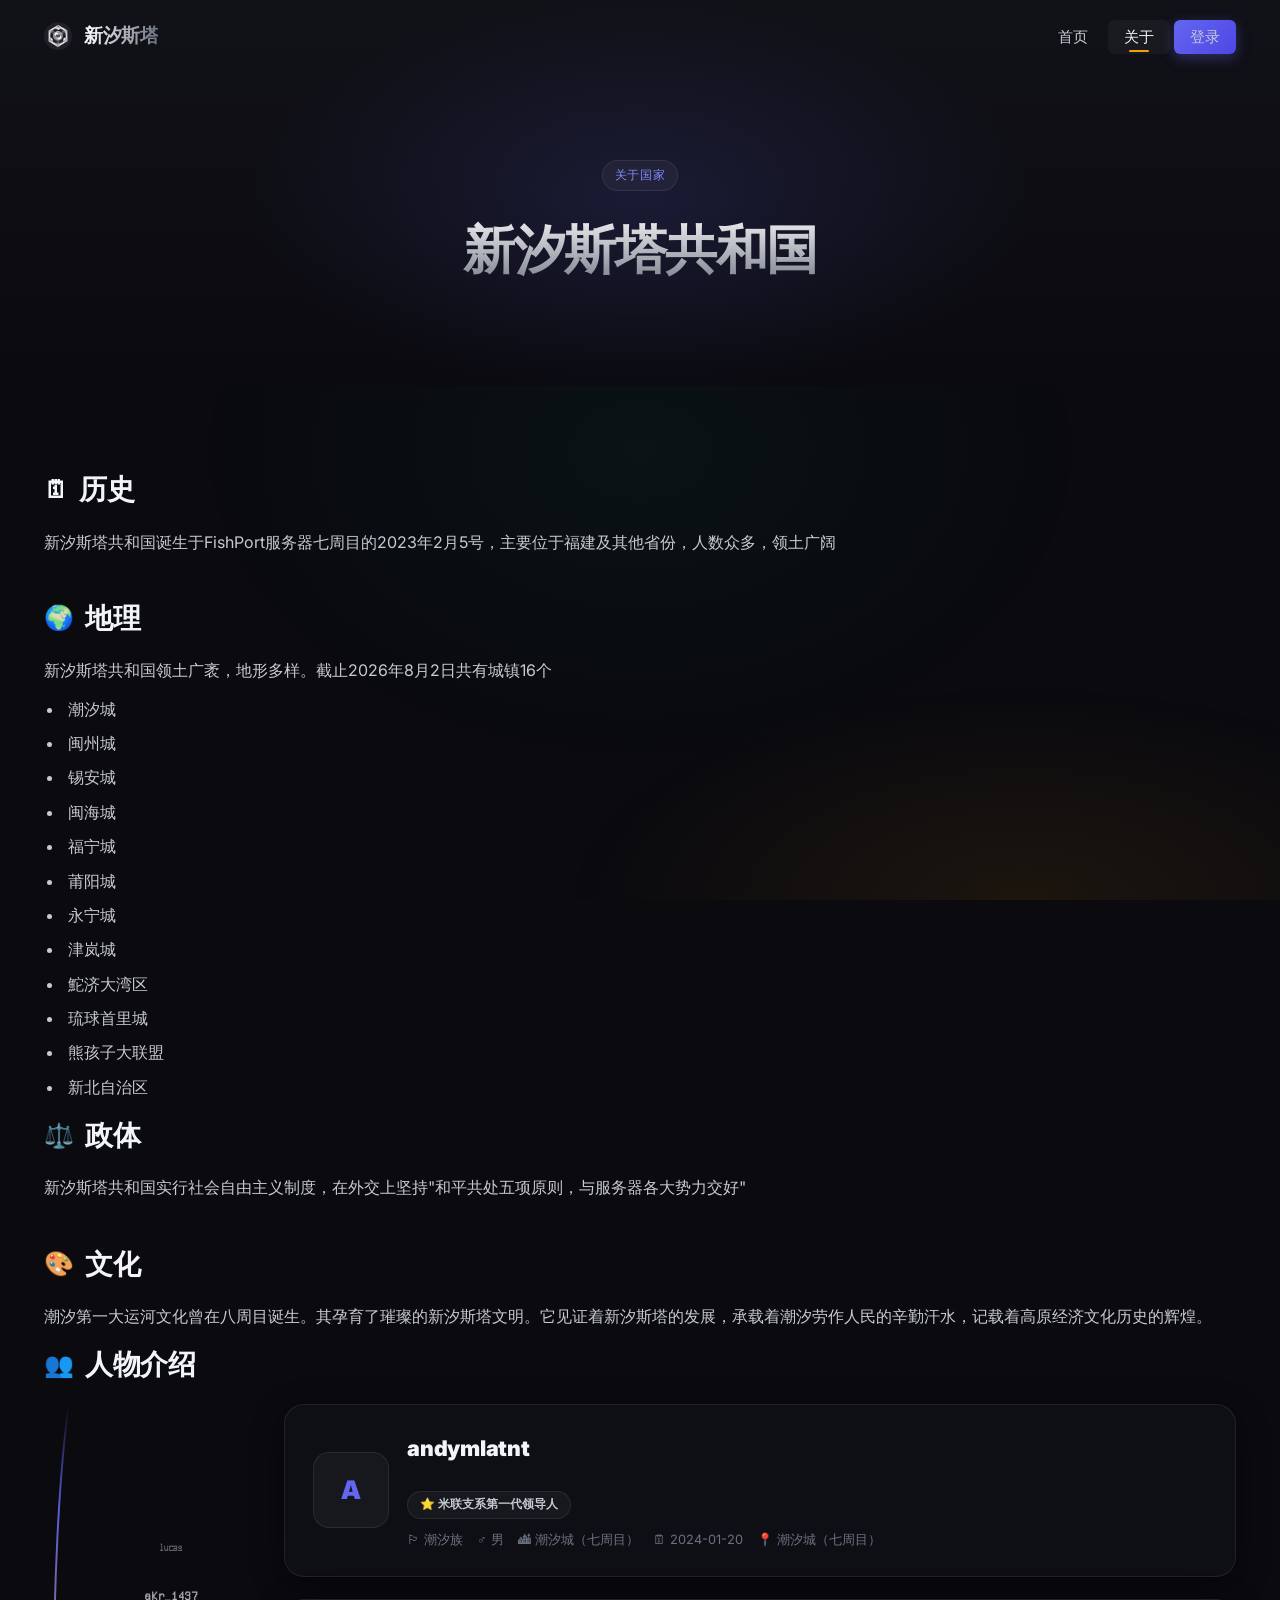
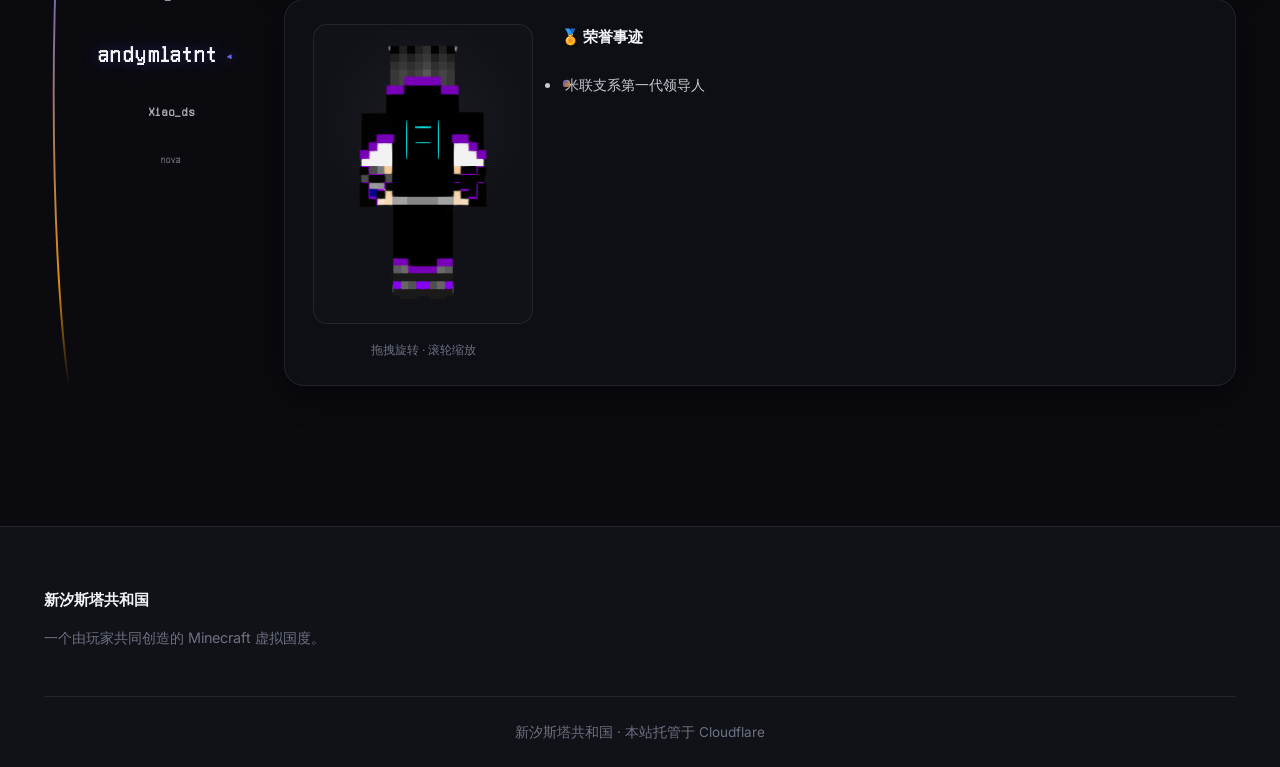
==== commit 33f3e183: "UPLOAD 10 Pre3" ====
--- a/about.html
+++ b/about.html
@@ -305,7 +305,7 @@
       city: '509X',
       date: '20240120',
       address: '伪大秦（九周目分裂城镇）',
-      skin: '',
+      skin: 'img/skinview3d/Xiao_ds.png',
       honors: ['原大秦支系第一任领导人'],
     },
     {
@@ -317,7 +317,7 @@
       city: '潮汐城',
       date: '20240120',
       address: '潮汐城',
-      skin: '',
+      skin: 'img/skinview3d/nova.png',
       honors: ['米联支系第二代领导人'],
     },
     {
@@ -329,7 +329,7 @@
       city: '潮汐城',
       date: '20240120',
       address: '潮汐城临江私人别墅',
-      skin: '',
+      skin: 'img/skinview3d/FISH__NOODLES.png',
       honors: ['米联支系第三代领导人'],
     },
     {
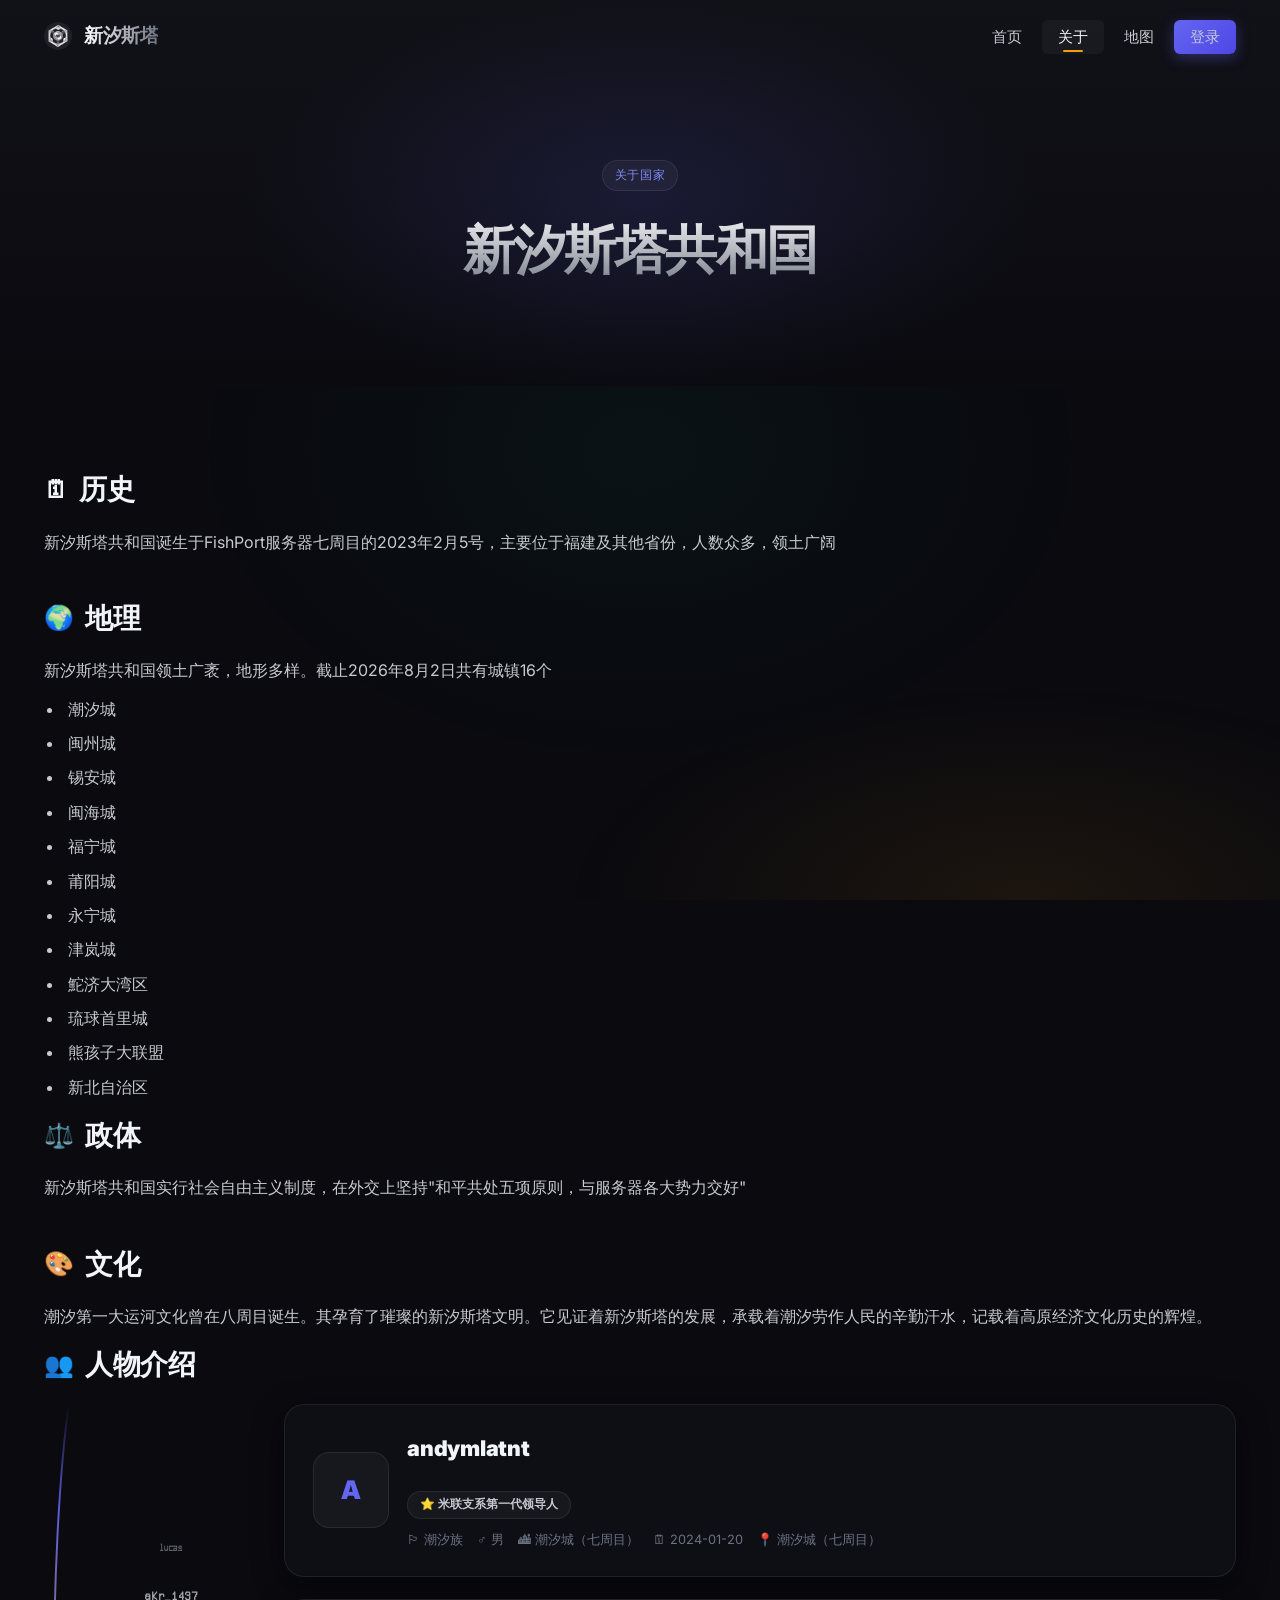
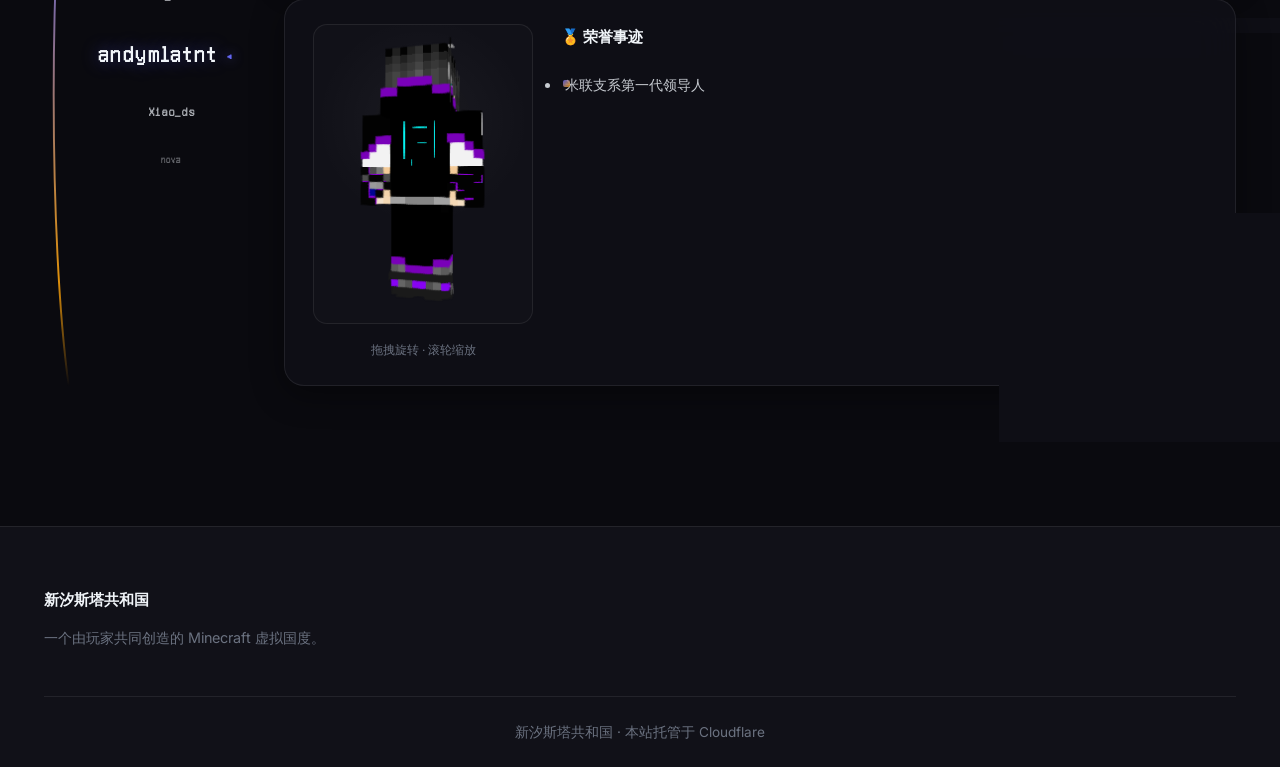
==== commit f9fbe083: "UPLOAD 11 Pre1 map- 添加了地图页" ====
--- a/about.html
+++ b/about.html
@@ -21,6 +21,7 @@
     <ul class="nav-menu">
       <li><a href="index.html">首页</a></li>
       <li><a href="about.html">关于</a></li>
+      <li><a href="map.html">地图</a></li>
       <li><a href="login.html" id="navAuth" class="nav-cta">登录</a></li>
     </ul>
     <button class="nav-toggle" aria-label="菜单">☰</button>
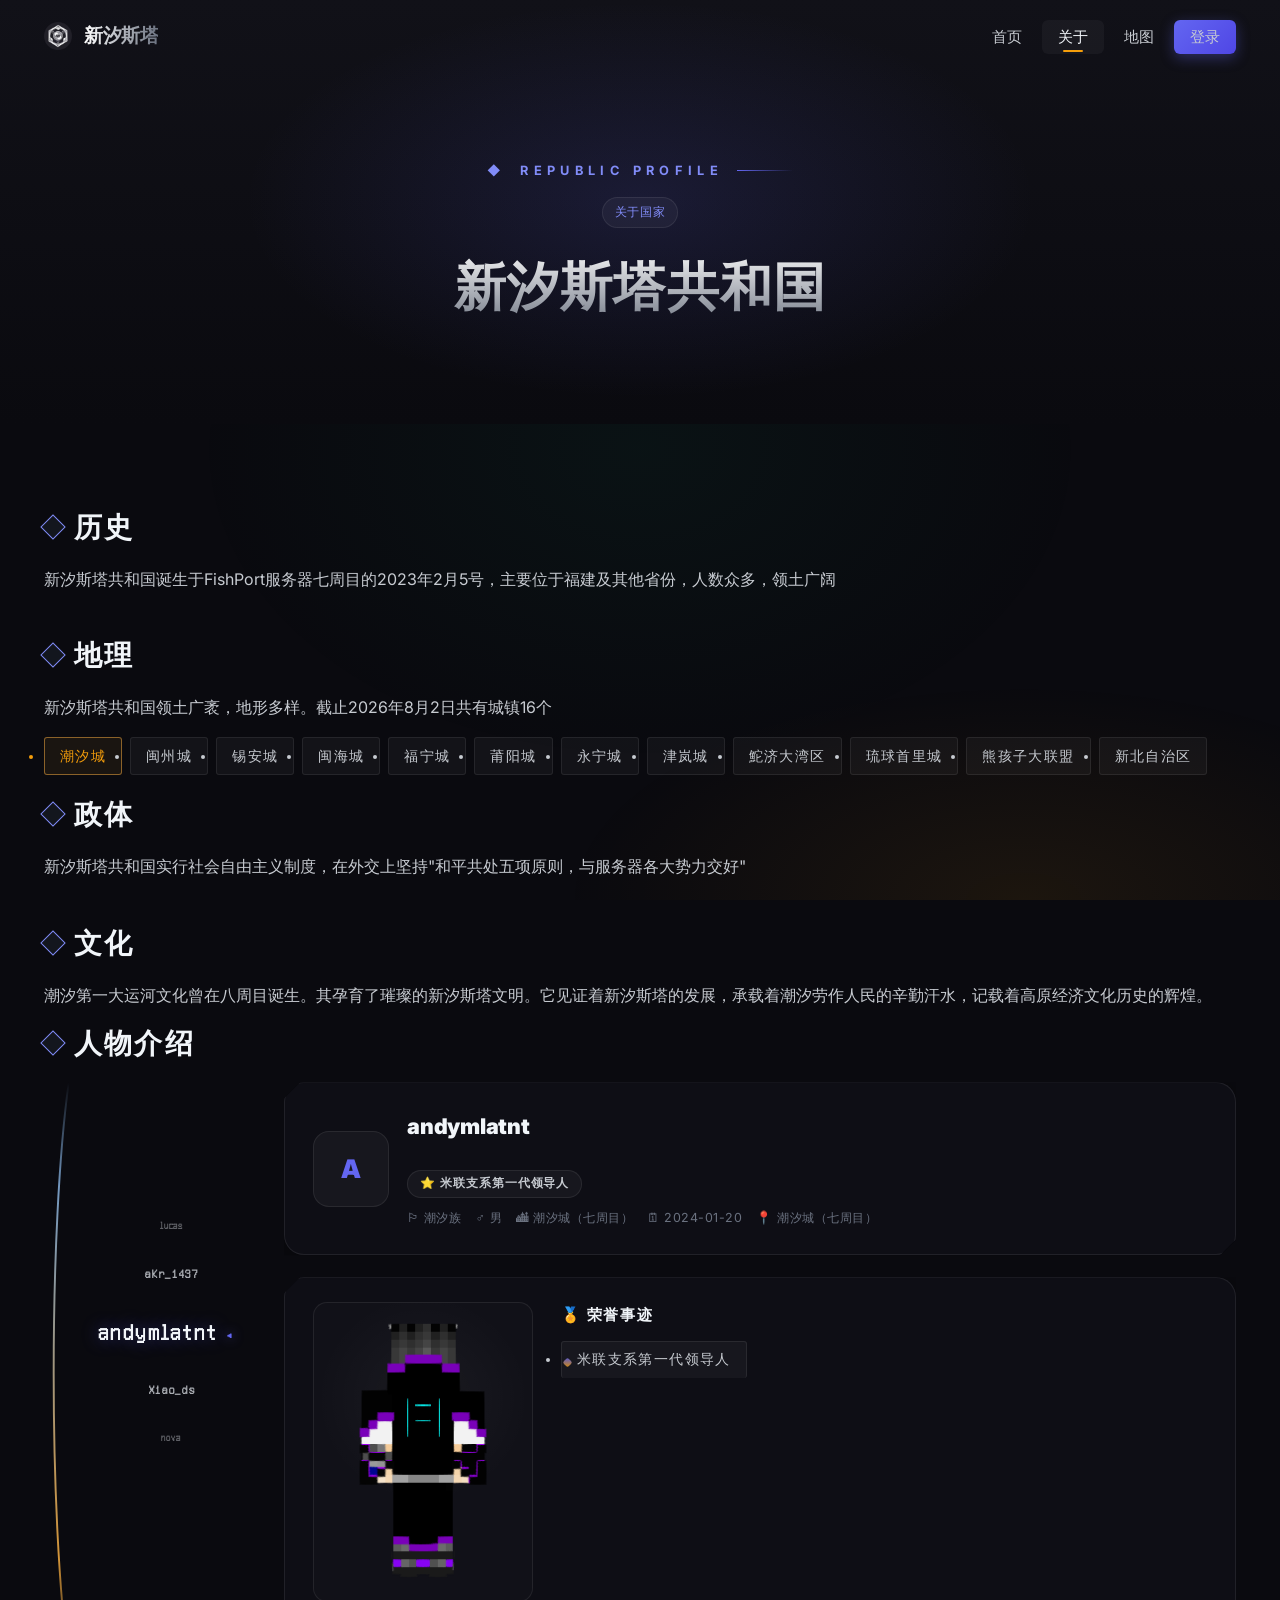
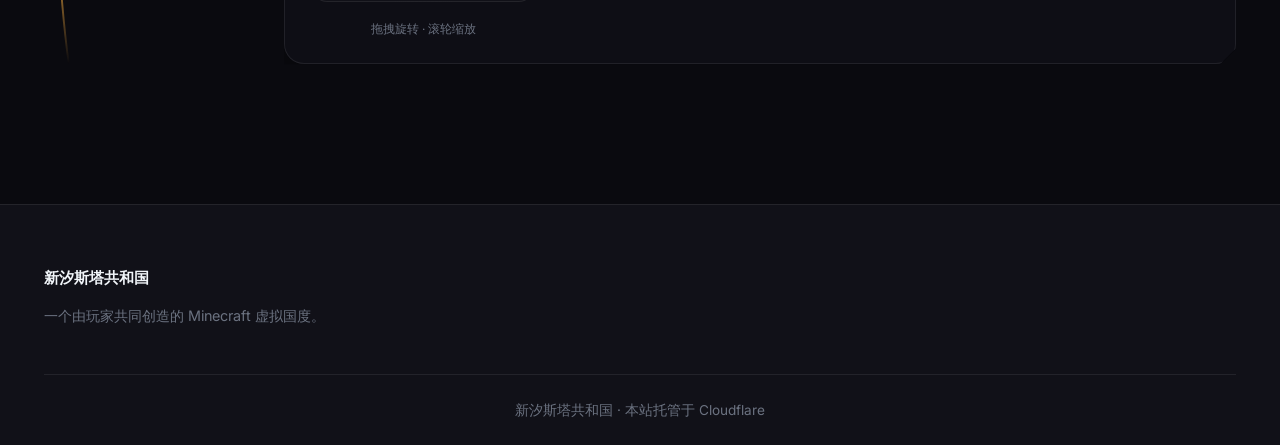
==== commit 953df864: "UPLOAD 11 Pre6 all- UI更新" ====
--- a/about.html
+++ b/about.html
@@ -7,6 +7,38 @@
   <link rel="preconnect" href="https://fonts.gstatic.com" crossorigin>
   <link href="https://fonts.googleapis.com/css2?family=Inter:wght@400;500;600;700;800;900&display=swap" rel="stylesheet">
   <link rel="stylesheet" href="assets/css/style.css">
+  <link rel="stylesheet" href="assets/css/ark-ui.css">
+  <style id="ark-about">
+    /* ===== 关于页 · 方舟档案风（历史/地理/政体/文化 + 人物区） ===== */
+    .ph-en{display:flex;align-items:center;justify-content:center;gap:14px;margin-bottom:16px;
+      color:var(--primary-light);font-weight:700;letter-spacing:.42em;font-size:.8rem;}
+    .hero-en-line{width:56px;height:1px;background:linear-gradient(90deg,var(--primary),transparent);}
+    .page-hero h1{letter-spacing:.02em;}
+    /* 内容分区标题：菱形标记 + 去 emoji */
+    .content-section h2{display:flex;align-items:center;gap:12px;font-weight:800;letter-spacing:.08em;}
+    .content-section h2::before{
+      content:'';width:18px;height:18px;flex-shrink:0;
+      border:1px solid var(--primary-light);transform:rotate(45deg);
+      background:rgba(127,168,212,.08);
+    }
+    .content-section h2 .icon{display:none;}
+    /* 城镇列表：方舟标签组 */
+    .content-section ul{display:flex;flex-wrap:wrap;gap:8px;padding:0;margin:16px 0;list-style:none;}
+    .content-section ul li{
+      margin:0;padding:7px 15px;border:1px solid var(--border);border-radius:3px;
+      font-size:.85rem;letter-spacing:.1em;color:var(--text-2);background:var(--surface);
+    }
+    .content-section ul li.highlight{border-color:rgba(232,163,61,.55);color:var(--accent);background:rgba(232,163,61,.07);}
+    /* 人物卡片：切角 + 战术细节 */
+    .pp-card{border-radius:4px;clip-path:polygon(16px 0,100% 0,100% calc(100% - 16px),calc(100% - 16px) 100%,0 100%,0 16px);}
+    .pp-avatar-box{border-radius:6px;border-color:var(--border-hover);}
+    .pp-tag{border-radius:2px;letter-spacing:.08em;border-color:var(--border-hover);}
+    .pp-tag.hot{background:linear-gradient(135deg,#2c3d57,#1c2737);color:#dfe9f5;border:1px solid rgba(140,180,225,.35);}
+    .pp-honors h3{letter-spacing:.12em;}
+    .pp-honors li::before{background:linear-gradient(135deg,var(--primary),var(--accent));transform:rotate(45deg);}
+    .people-item.is-center{text-shadow:0 0 18px rgba(127,168,212,.5);}
+    .pp-meta span{letter-spacing:.04em;font-size:.78rem;}
+  </style>
   <link rel="icon" href="/favicon.ico" type="image/x-icon">
   <link rel="apple-touch-icon" href="/favicon.ico">
 </head>
@@ -30,6 +62,7 @@
 
 <section class="page-hero">
   <div class="container">
+    <div class="ph-en"><span class="hero-en-mark">◆</span><span>REPUBLIC&nbsp;PROFILE</span><span class="hero-en-line"></span></div>
     <span class="section-tag">关于国家</span>
     <h1>新汐斯塔共和国</h1>
   </div>
@@ -79,10 +112,10 @@
           <svg class="people-arc" viewBox="-14 0 62 640" preserveAspectRatio="none" aria-hidden="true">
             <defs>
               <linearGradient id="arcGrad" x1="0" y1="0" x2="0" y2="1">
-                <stop offset="0" stop-color="#6366f1" stop-opacity="0"/>
-                <stop offset="0.18" stop-color="#6366f1" stop-opacity="0.9"/>
-                <stop offset="0.82" stop-color="#f59e0b" stop-opacity="0.9"/>
-                <stop offset="1" stop-color="#f59e0b" stop-opacity="0"/>
+                <stop offset="0" stop-color="#7fa8d4" stop-opacity="0"/>
+                <stop offset="0.18" stop-color="#7fa8d4" stop-opacity="0.9"/>
+                <stop offset="0.82" stop-color="#e8a33d" stop-opacity="0.9"/>
+                <stop offset="1" stop-color="#e8a33d" stop-opacity="0"/>
               </linearGradient>
             </defs>
             <!-- 竖向贯穿的弧线：左缘从顶部淡入，向左弯出更明显的弧度，再回到右淡出 -->
